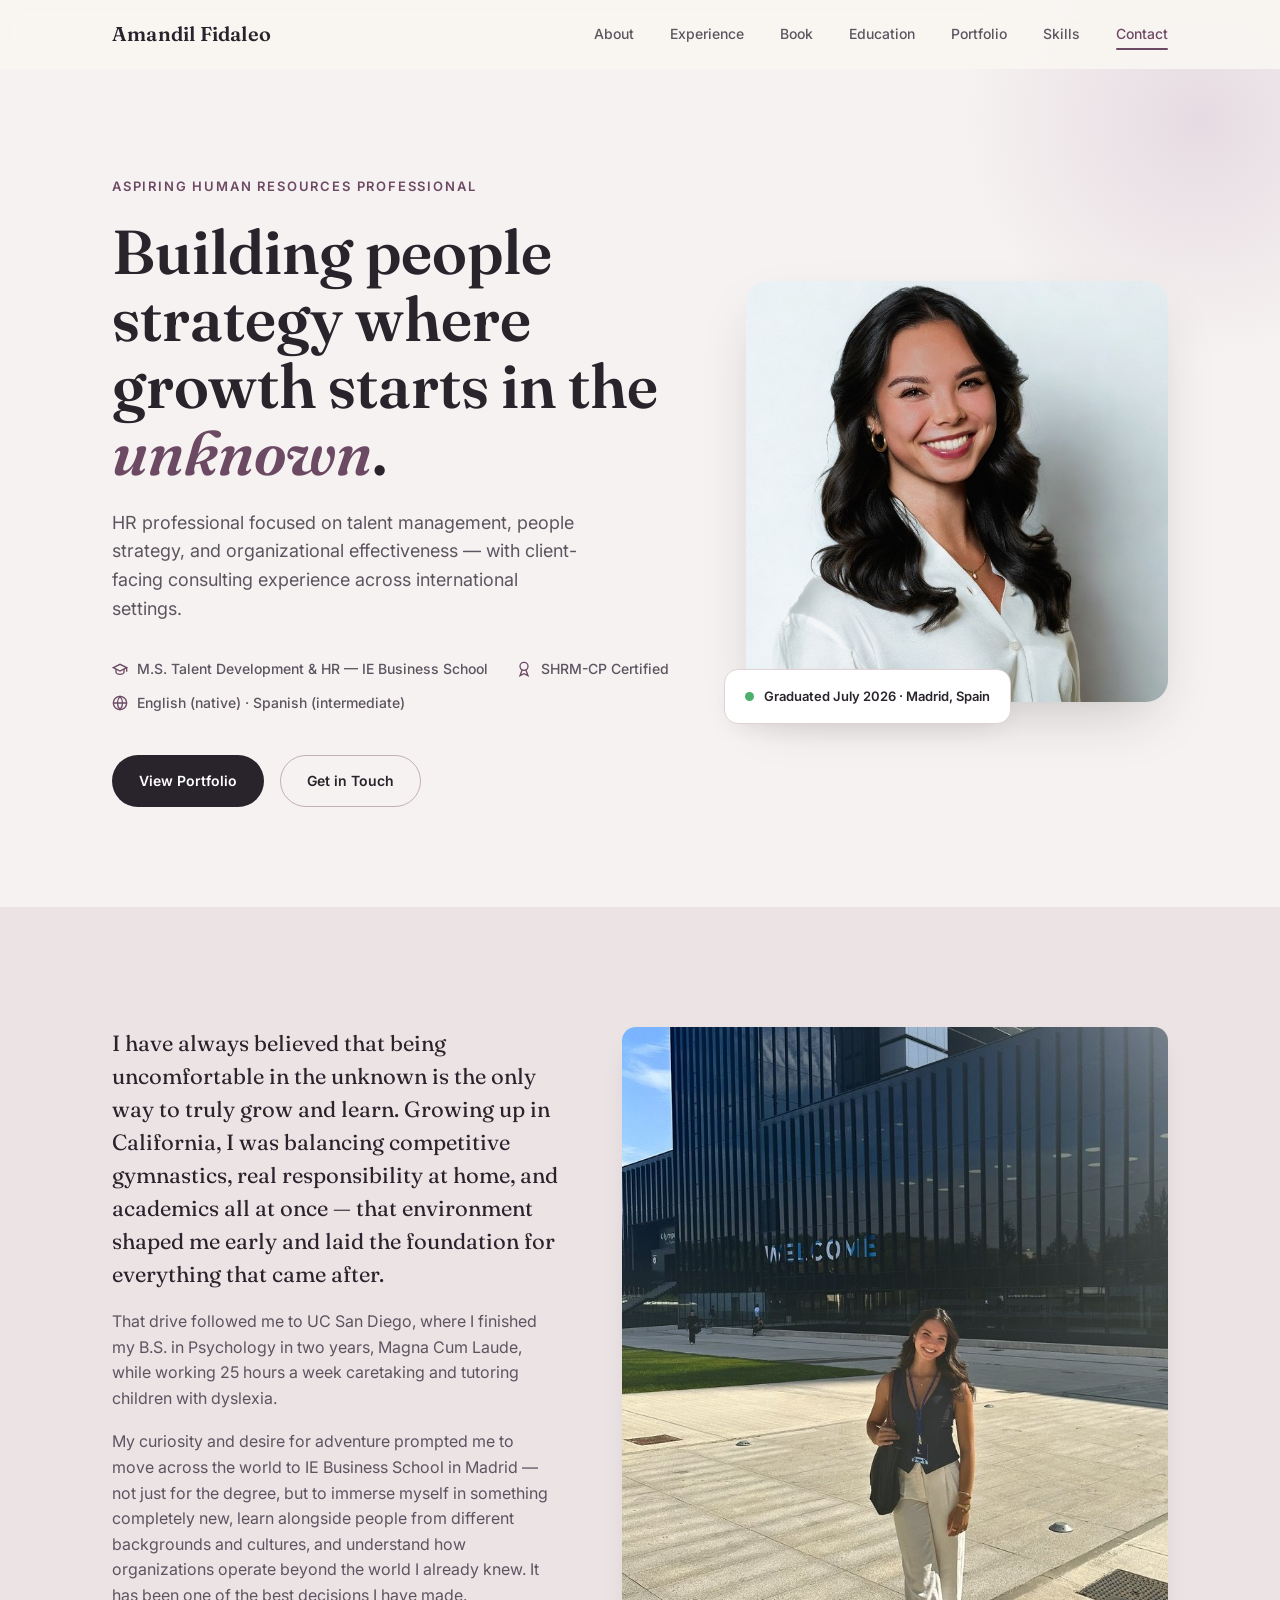
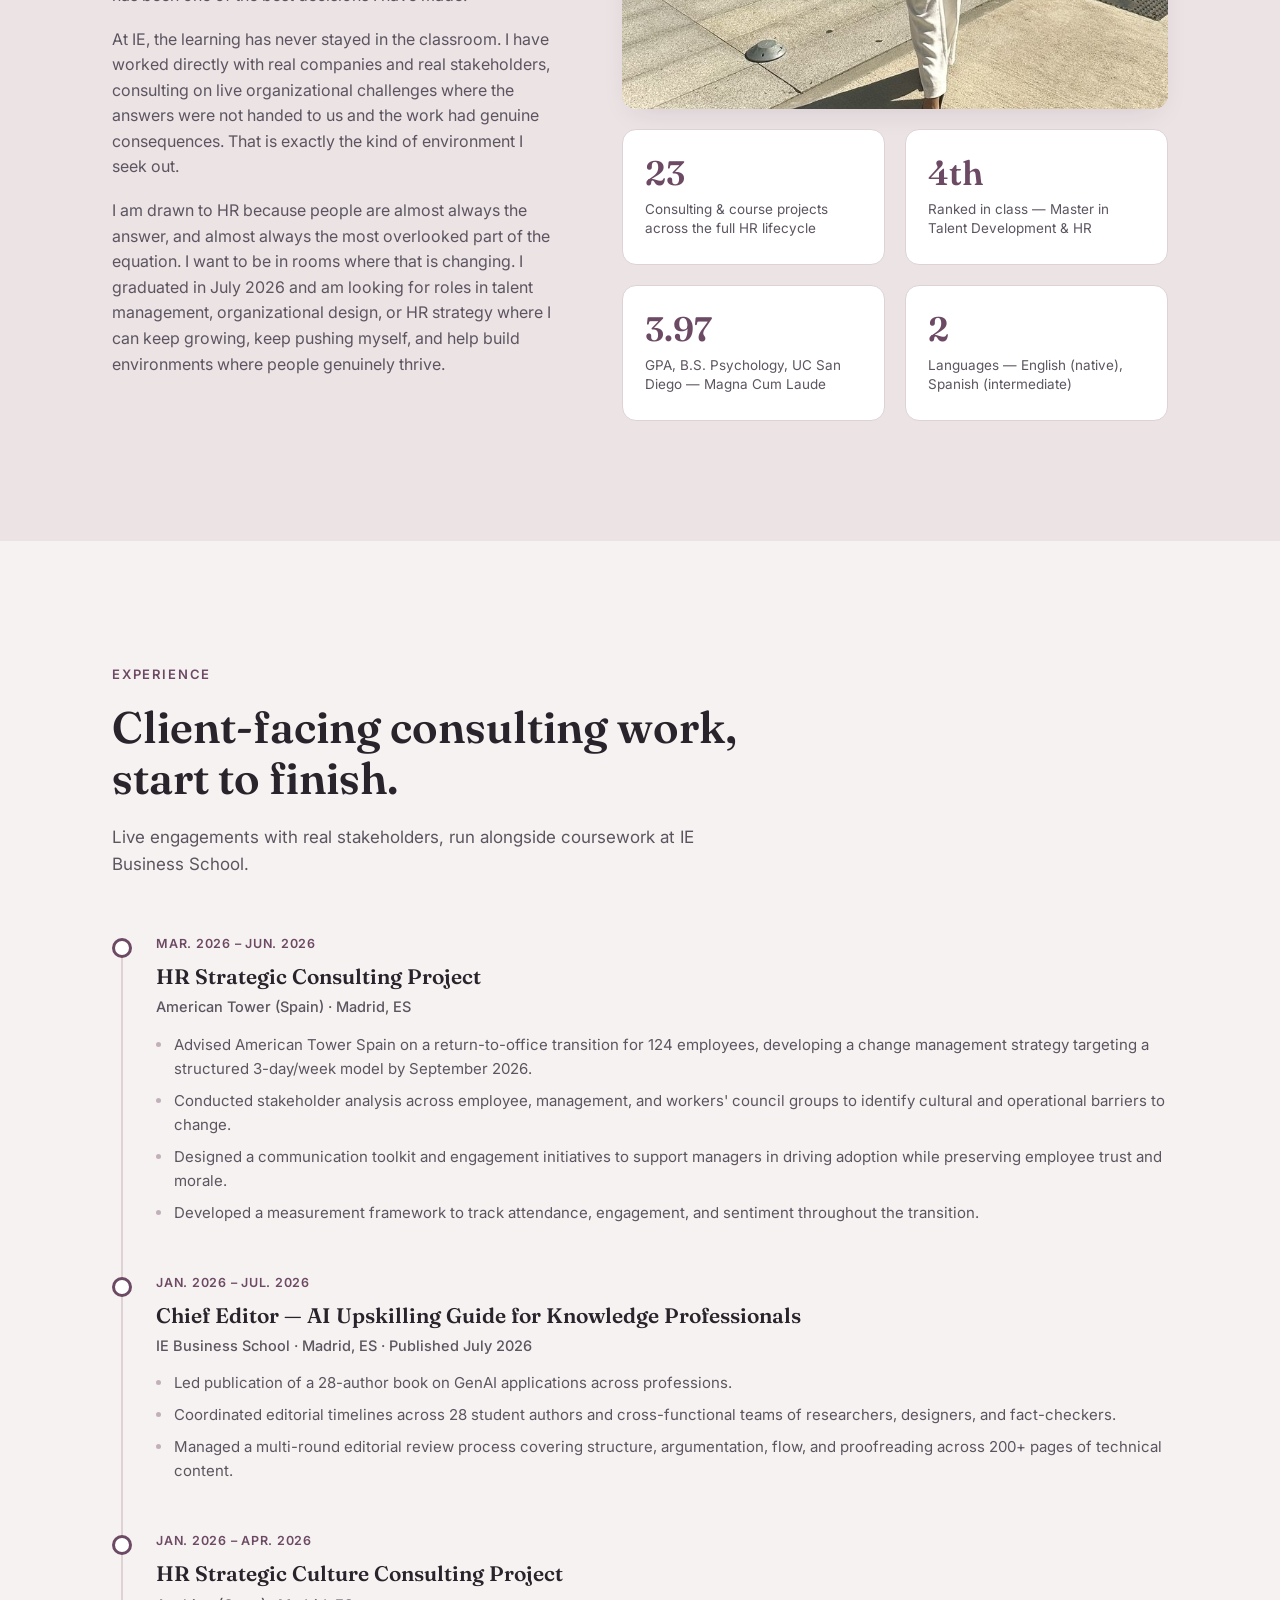
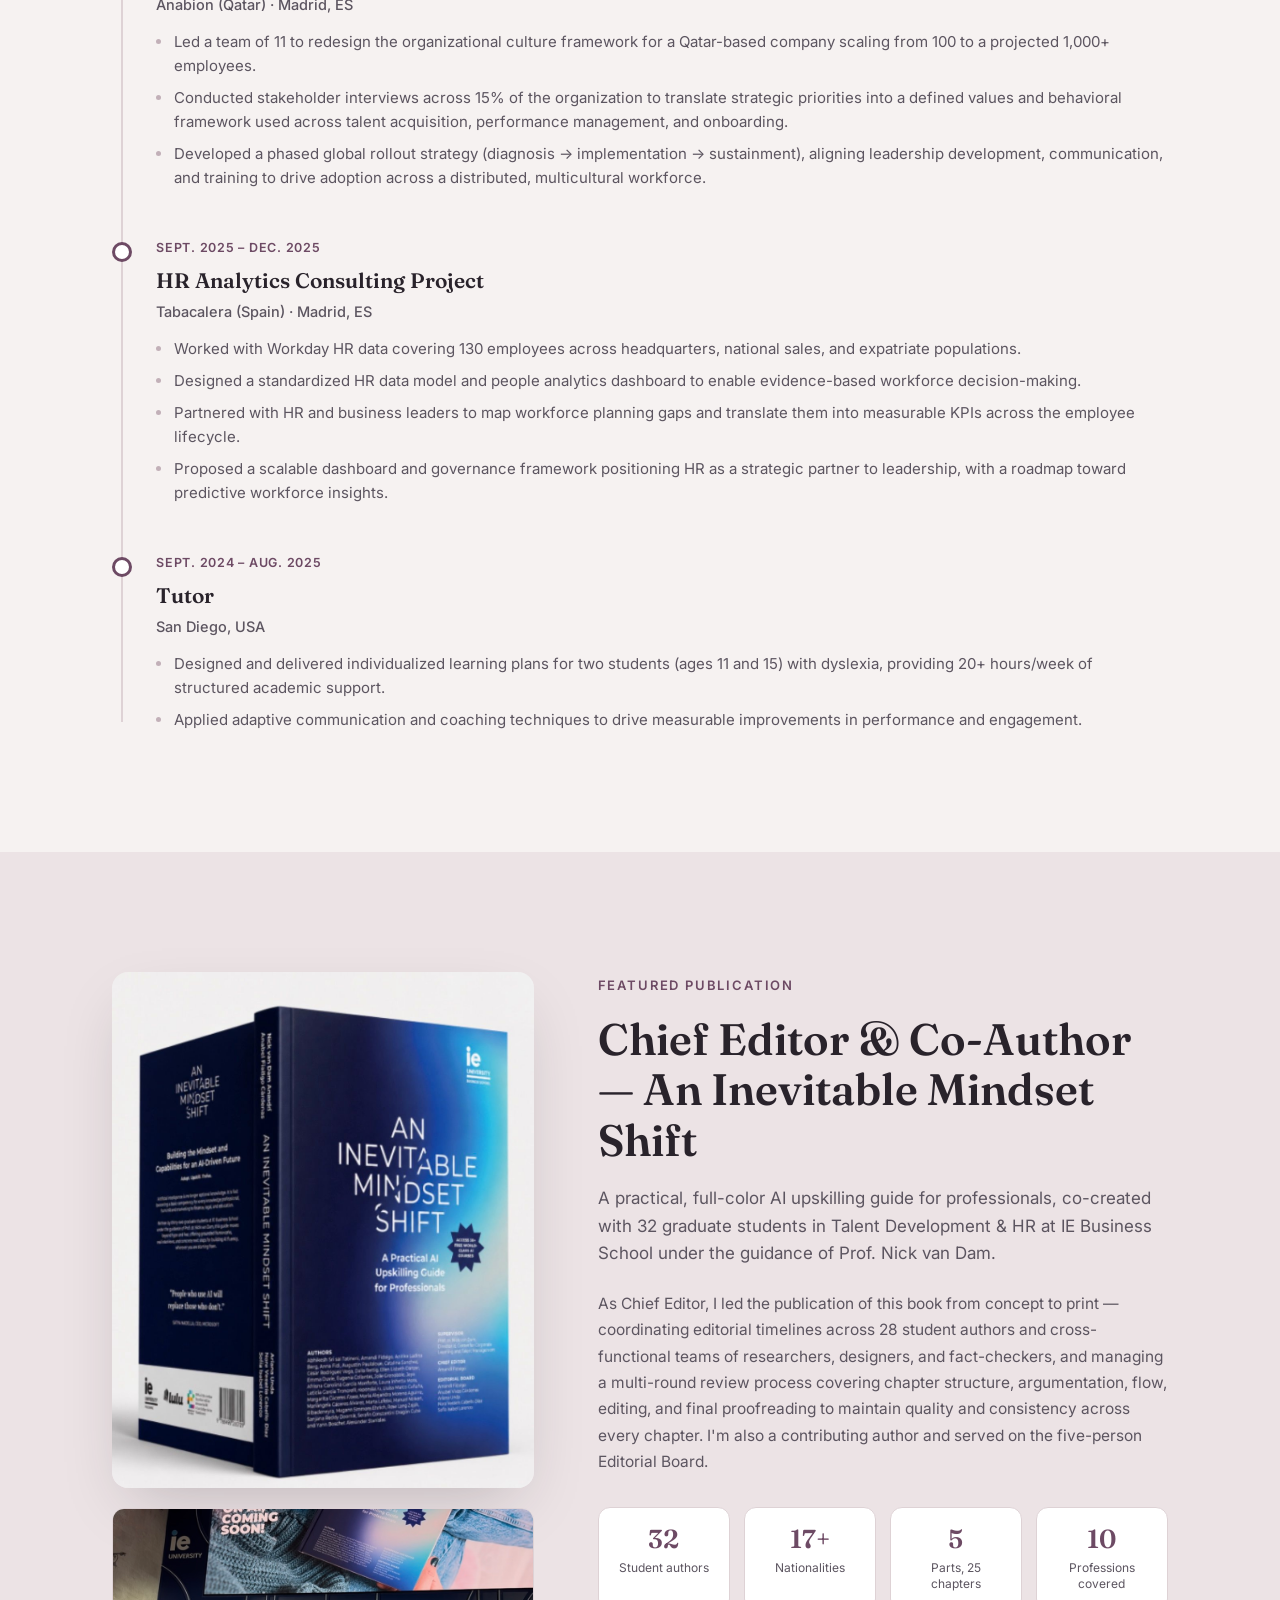
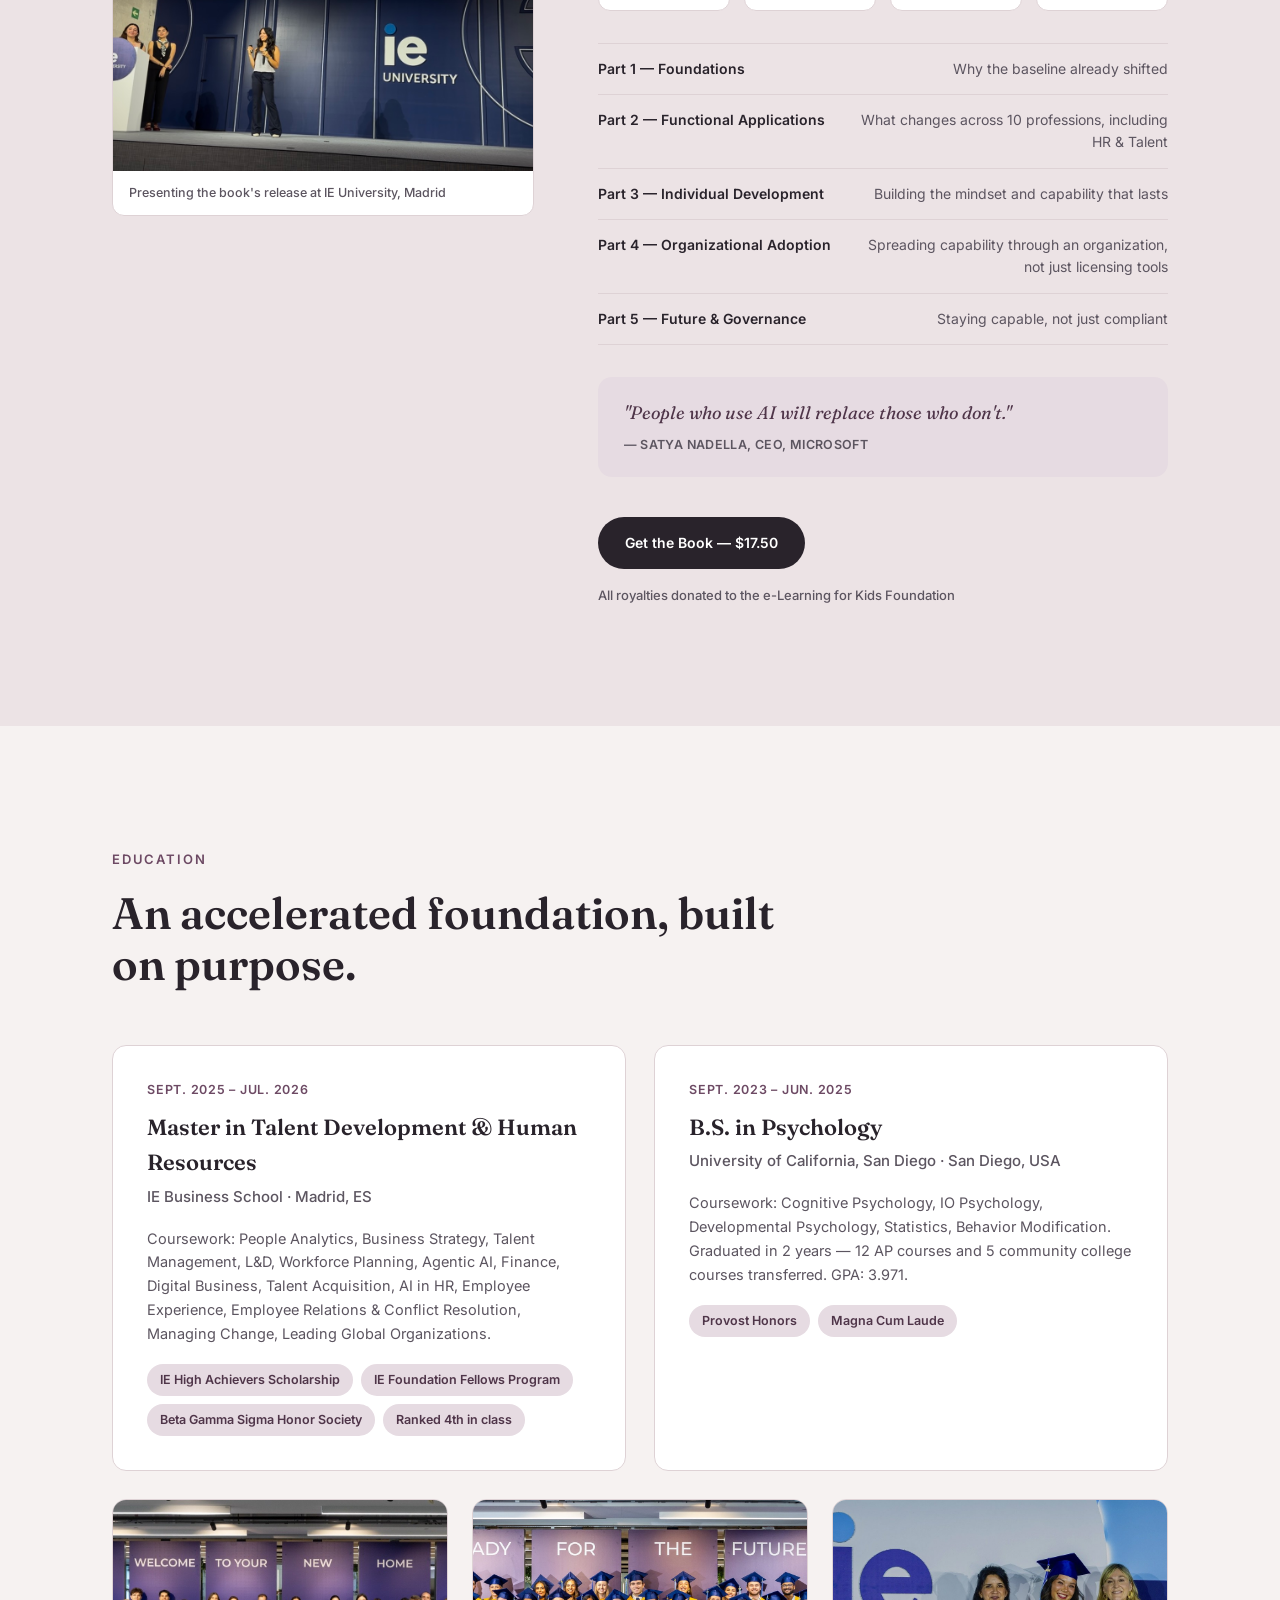
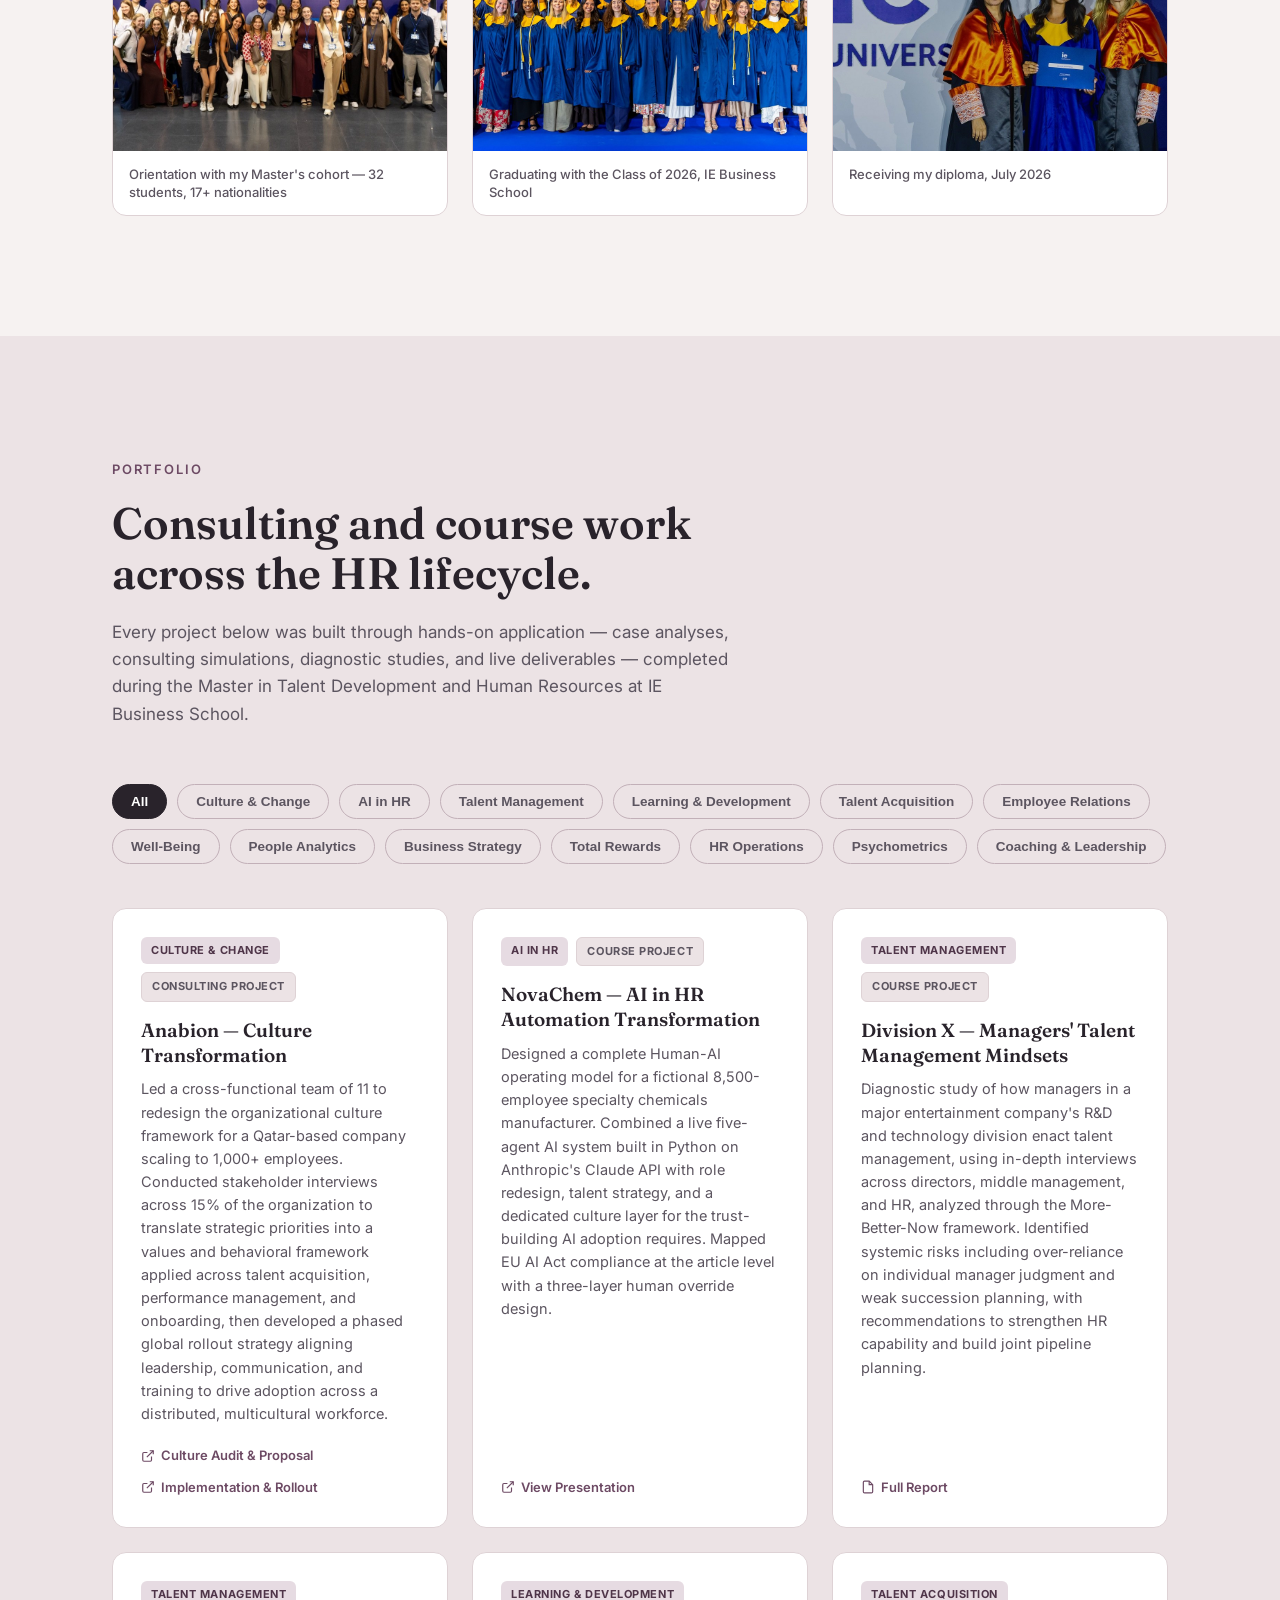
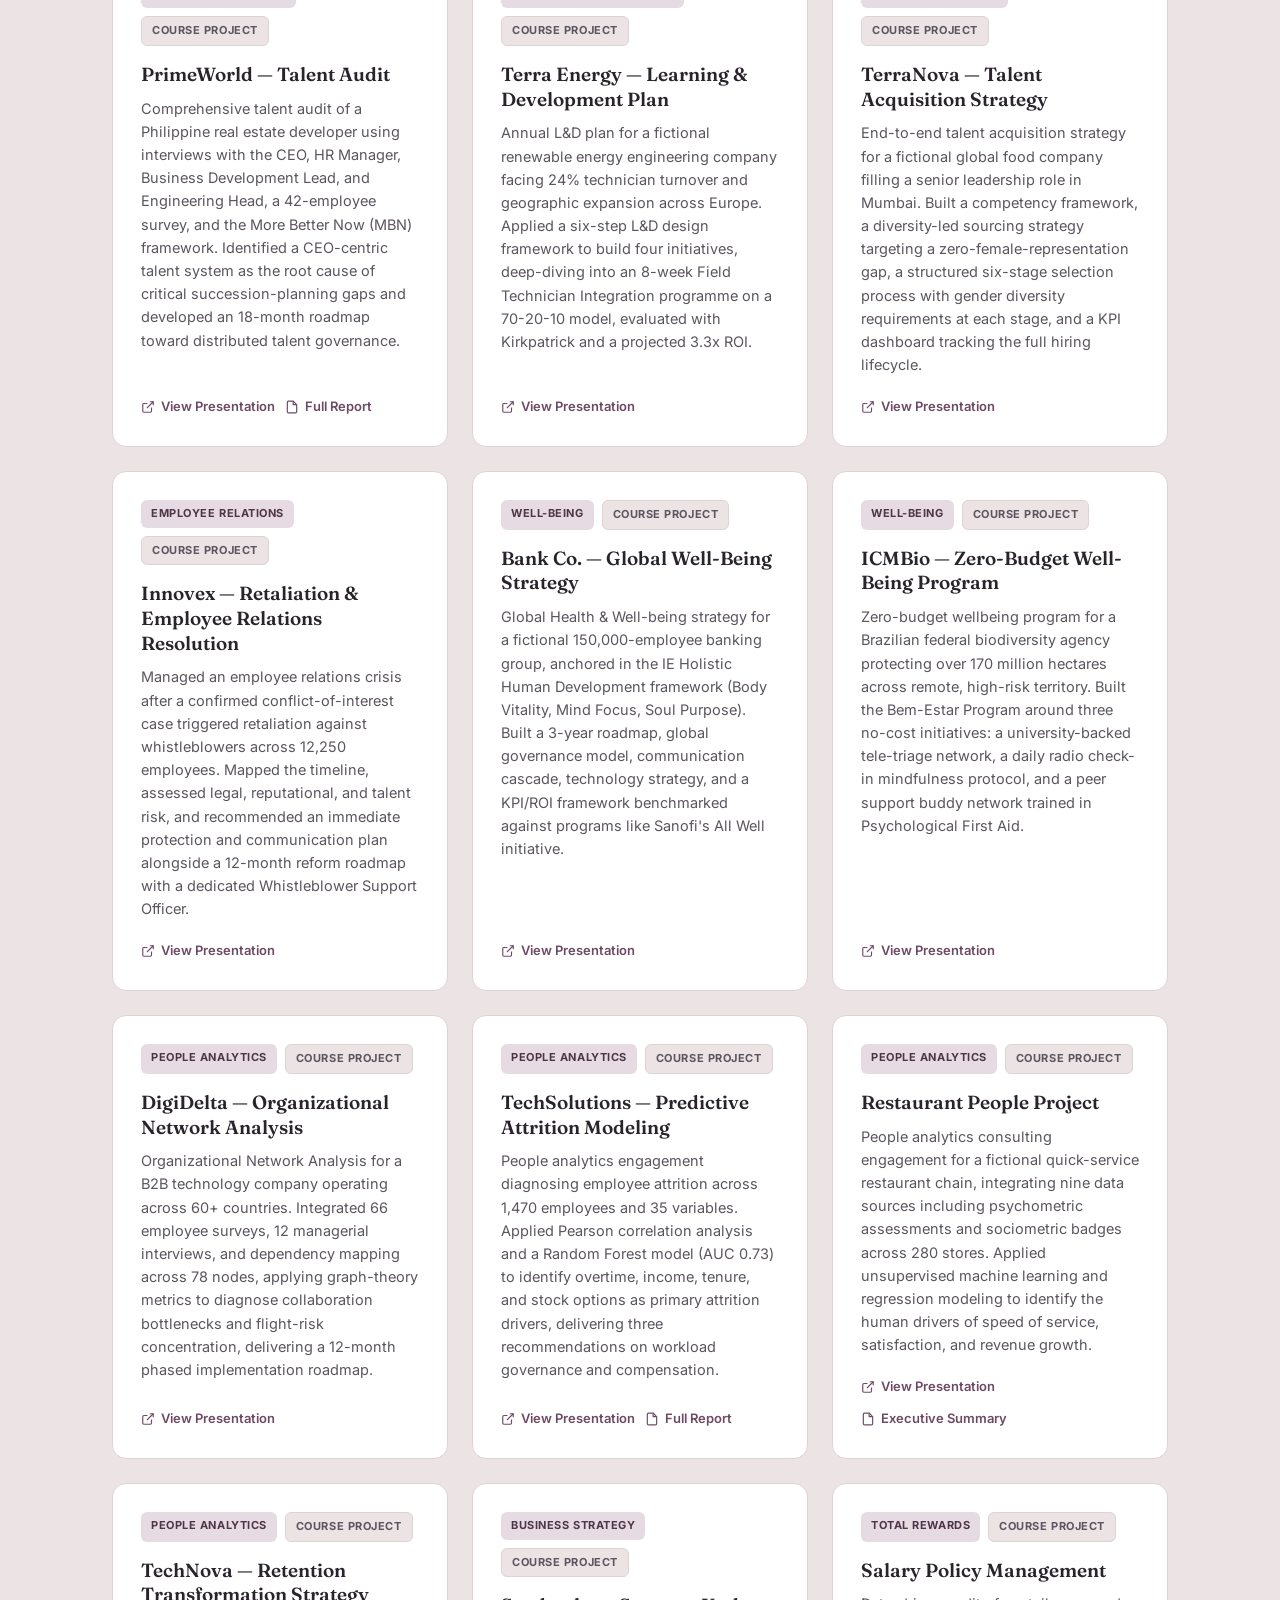
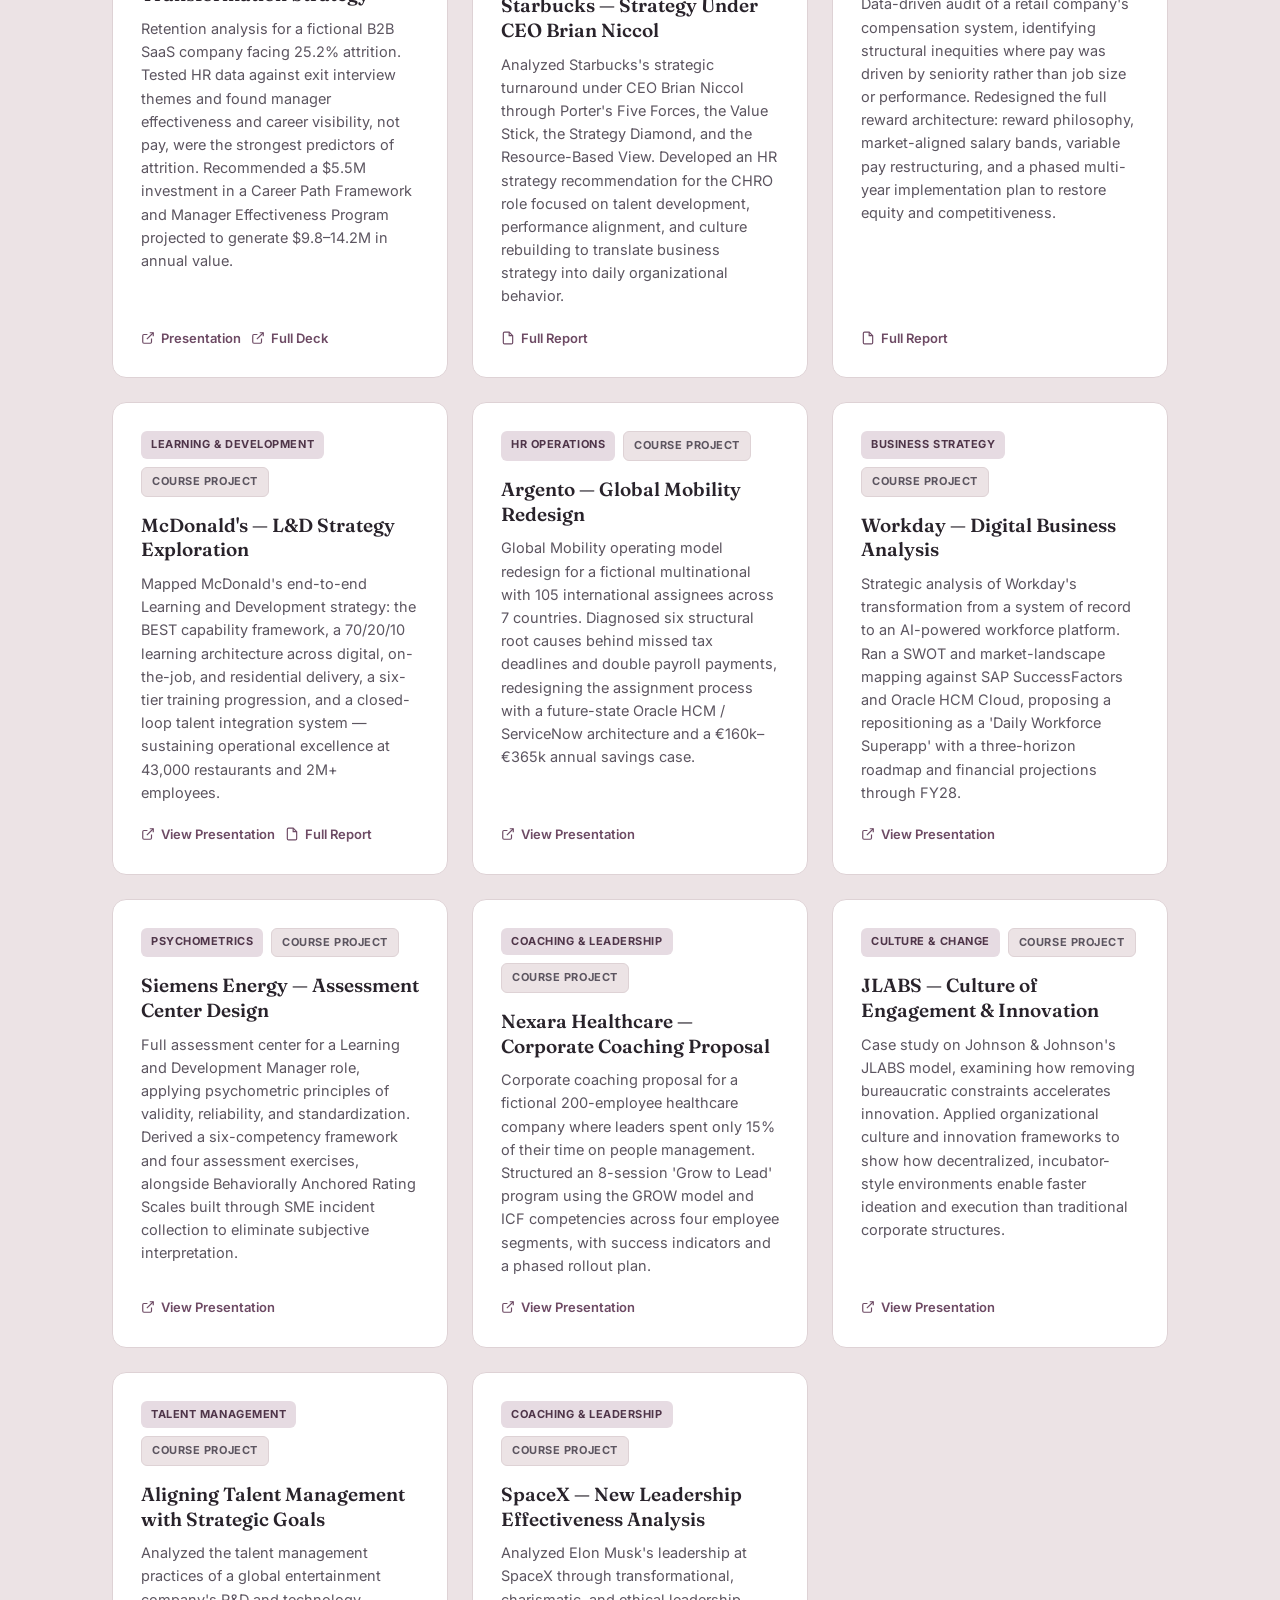
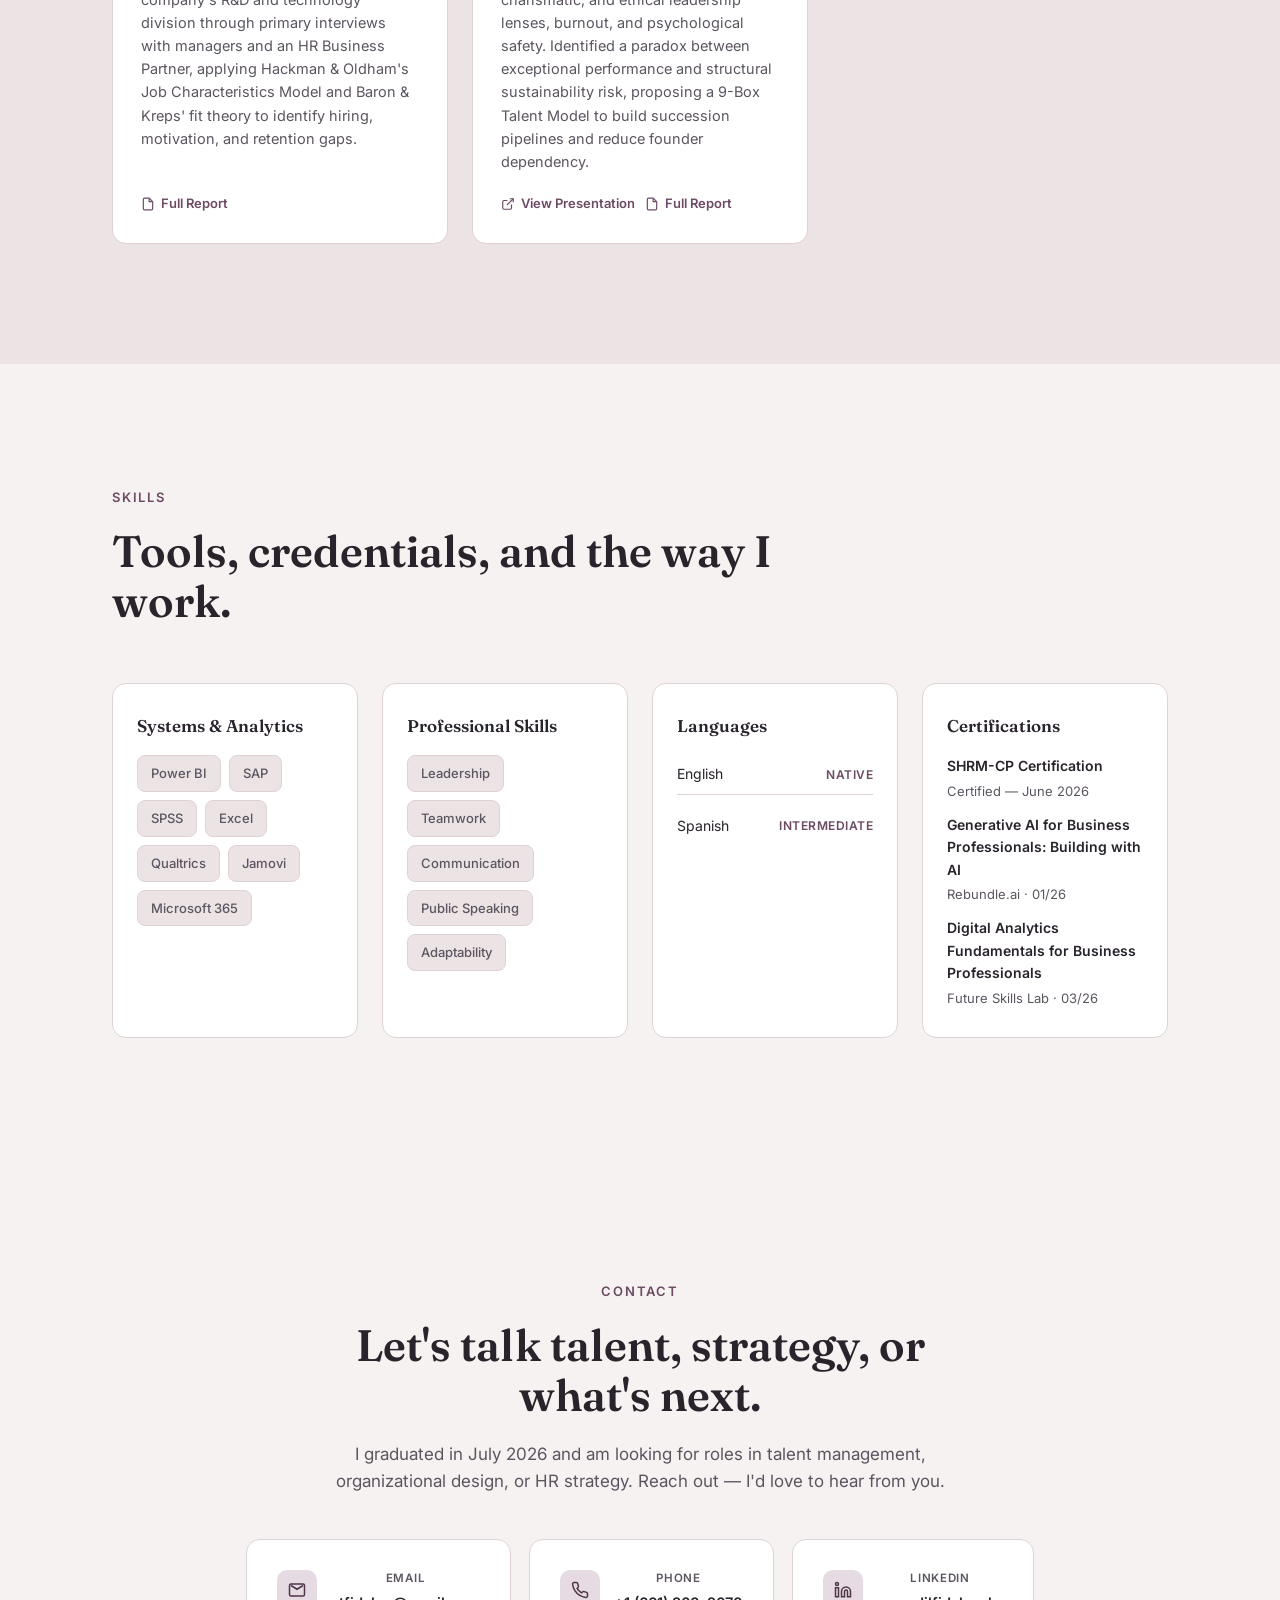
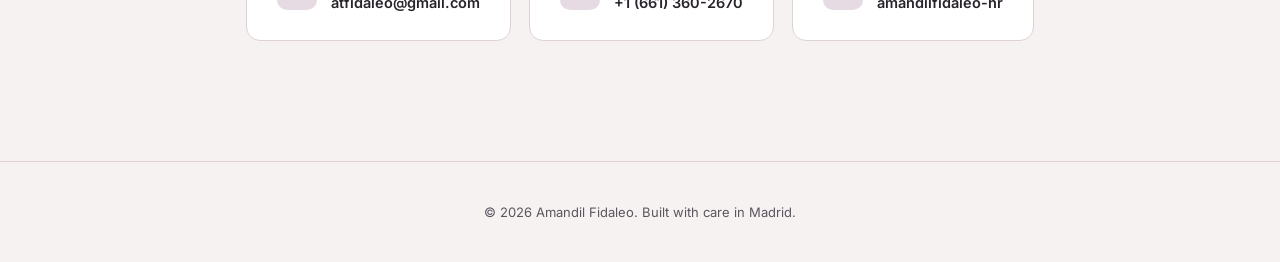
==== index_2.html @ 8f2305fb "Add files via upload" ====
<!DOCTYPE html>
<html lang="en">
<head>
<meta charset="UTF-8" />
<meta name="viewport" content="width=device-width, initial-scale=1.0" />
<title>Amandil Fidaleo — HR & Talent Development Portfolio</title>
<meta name="description" content="Amandil Fidaleo — HR professional focused on talent management, people strategy, and organizational effectiveness. M.S. Talent Development & HR, IE Business School." />
<link rel="preconnect" href="https://fonts.googleapis.com">
<link rel="preconnect" href="https://fonts.gstatic.com" crossorigin>
<link href="https://fonts.googleapis.com/css2?family=Fraunces:opsz,wght@9..144,500;9..144,600;9..144,700&family=Inter:wght@400;500;600;700&display=swap" rel="stylesheet">
<link rel="stylesheet" href="assets/style.css" />
</head>
<body>

<nav class="nav" id="site-nav">
  <div class="nav-inner">
    <a href="#top" class="nav-logo">Amandil Fidaleo</a>
    <ul class="nav-links" id="nav-links">
      <li><a href="#about">About</a></li>
      <li><a href="#experience">Experience</a></li>
      <li><a href="#book">Book</a></li>
      <li><a href="#education">Education</a></li>
      <li><a href="#portfolio">Portfolio</a></li>
      <li><a href="#skills">Skills</a></li>
      <li><a href="#contact">Contact</a></li>
    </ul>
    <button class="nav-toggle" id="nav-toggle" aria-label="Toggle menu">
      <span></span><span></span><span></span>
    </button>
  </div>
</nav>

<header class="hero" id="top">
  <div class="container hero-inner">
    <div class="hero-copy">
      <div class="hero-eyebrow">Aspiring Human Resources Professional</div>
      <h1>Building people strategy where growth starts in the <em>unknown</em>.</h1>
      <p class="hero-sub">HR professional focused on talent management, people strategy, and organizational effectiveness — with client-facing consulting experience across international settings.</p>

      <div class="hero-facts">
        <div class="hero-fact">
          <svg width="16" height="16" viewBox="0 0 24 24" fill="none" stroke="currentColor" stroke-width="2"><path d="M22 10v6M2 10l10-5 10 5-10 5-10-5Z"/><path d="M6 12v5c0 1.5 3 3 6 3s6-1.5 6-3v-5"/></svg>
          M.S. Talent Development & HR — IE Business School
        </div>
        <div class="hero-fact">
          <svg width="16" height="16" viewBox="0 0 24 24" fill="none" stroke="currentColor" stroke-width="2"><circle cx="12" cy="8" r="6"/><path d="M9 14 6 22l6-3 6 3-3-8"/></svg>
          SHRM-CP Certified
        </div>
        <div class="hero-fact">
          <svg width="16" height="16" viewBox="0 0 24 24" fill="none" stroke="currentColor" stroke-width="2"><circle cx="12" cy="12" r="10"/><path d="M2 12h20M12 2a15 15 0 0 1 0 20 15 15 0 0 1 0-20Z"/></svg>
          English (native) · Spanish (intermediate)
        </div>
      </div>

      <div class="hero-cta">
        <a href="#portfolio" class="btn btn-primary">View Portfolio</a>
        <a href="#contact" class="btn btn-outline">Get in Touch</a>
      </div>
    </div>

    <div class="hero-portrait">
      <div class="hero-portrait-frame">
        <img src="assets/img/profile.jpg" alt="Portrait of Amandil Fidaleo" />
      </div>
      <div class="hero-portrait-badge">
        <span class="dot"></span> Graduated July 2026 · Madrid, Spain
      </div>
    </div>
  </div>
</header>

<section class="about" id="about">
  <div class="container about-inner">
    <div class="about-copy reveal">
      <p>I have always believed that being uncomfortable in the unknown is the only way to truly grow and learn. Growing up in California, I was balancing competitive gymnastics, real responsibility at home, and academics all at once — that environment shaped me early and laid the foundation for everything that came after.</p>
      <p>That drive followed me to UC San Diego, where I finished my B.S. in Psychology in two years, Magna Cum Laude, while working 25 hours a week caretaking and tutoring children with dyslexia.</p>
      <p>My curiosity and desire for adventure prompted me to move across the world to IE Business School in Madrid — not just for the degree, but to immerse myself in something completely new, learn alongside people from different backgrounds and cultures, and understand how organizations operate beyond the world I already knew. It has been one of the best decisions I have made.</p>
      <p>At IE, the learning has never stayed in the classroom. I have worked directly with real companies and real stakeholders, consulting on live organizational challenges where the answers were not handed to us and the work had genuine consequences. That is exactly the kind of environment I seek out.</p>
      <p>I am drawn to HR because people are almost always the answer, and almost always the most overlooked part of the equation. I want to be in rooms where that is changing. I graduated in July 2026 and am looking for roles in talent management, organizational design, or HR strategy where I can keep growing, keep pushing myself, and help build environments where people genuinely thrive.</p>
    </div>
    <div class="about-stats reveal">
      <div class="about-photo">
        <img src="assets/img/about-candid.jpg" alt="Amandil Fidaleo on IE Business School's Madrid campus" />
      </div>
      <div class="stat-card">
        <div class="num">23</div>
        <div class="label">Consulting & course projects across the full HR lifecycle</div>
      </div>
      <div class="stat-card">
        <div class="num">4th</div>
        <div class="label">Ranked in class — Master in Talent Development & HR</div>
      </div>
      <div class="stat-card">
        <div class="num">3.97</div>
        <div class="label">GPA, B.S. Psychology, UC San Diego — Magna Cum Laude</div>
      </div>
      <div class="stat-card">
        <div class="num">2</div>
        <div class="label">Languages — English (native), Spanish (intermediate)</div>
      </div>
    </div>
  </div>
</section>

<section class="experience" id="experience">
  <div class="container">
    <div class="section-head reveal">
      <span class="section-label">Experience</span>
      <h2 class="section-heading">Client-facing consulting work, start to finish.</h2>
      <p class="section-intro">Live engagements with real stakeholders, run alongside coursework at IE Business School.</p>
    </div>

    <div class="timeline">
      <div class="timeline-item reveal">
        <div class="timeline-dot"></div>
        <div class="timeline-date">Mar. 2026 – Jun. 2026</div>
        <div class="timeline-role">HR Strategic Consulting Project</div>
        <div class="timeline-org">American Tower (Spain) · Madrid, ES</div>
        <ul class="timeline-list">
          <li>Advised American Tower Spain on a return-to-office transition for 124 employees, developing a change management strategy targeting a structured 3-day/week model by September 2026.</li>
          <li>Conducted stakeholder analysis across employee, management, and workers' council groups to identify cultural and operational barriers to change.</li>
          <li>Designed a communication toolkit and engagement initiatives to support managers in driving adoption while preserving employee trust and morale.</li>
          <li>Developed a measurement framework to track attendance, engagement, and sentiment throughout the transition.</li>
        </ul>
      </div>

      <div class="timeline-item reveal">
        <div class="timeline-dot"></div>
        <div class="timeline-date">Jan. 2026 – Jul. 2026</div>
        <div class="timeline-role">Chief Editor — AI Upskilling Guide for Knowledge Professionals</div>
        <div class="timeline-org">IE Business School · Madrid, ES · Published July 2026</div>
        <ul class="timeline-list">
          <li>Led publication of a 28-author book on GenAI applications across professions.</li>
          <li>Coordinated editorial timelines across 28 student authors and cross-functional teams of researchers, designers, and fact-checkers.</li>
          <li>Managed a multi-round editorial review process covering structure, argumentation, flow, and proofreading across 200+ pages of technical content.</li>
        </ul>
      </div>

      <div class="timeline-item reveal">
        <div class="timeline-dot"></div>
        <div class="timeline-date">Jan. 2026 – Apr. 2026</div>
        <div class="timeline-role">HR Strategic Culture Consulting Project</div>
        <div class="timeline-org">Anabion (Qatar) · Madrid, ES</div>
        <ul class="timeline-list">
          <li>Led a team of 11 to redesign the organizational culture framework for a Qatar-based company scaling from 100 to a projected 1,000+ employees.</li>
          <li>Conducted stakeholder interviews across 15% of the organization to translate strategic priorities into a defined values and behavioral framework used across talent acquisition, performance management, and onboarding.</li>
          <li>Developed a phased global rollout strategy (diagnosis → implementation → sustainment), aligning leadership development, communication, and training to drive adoption across a distributed, multicultural workforce.</li>
        </ul>
      </div>

      <div class="timeline-item reveal">
        <div class="timeline-dot"></div>
        <div class="timeline-date">Sept. 2025 – Dec. 2025</div>
        <div class="timeline-role">HR Analytics Consulting Project</div>
        <div class="timeline-org">Tabacalera (Spain) · Madrid, ES</div>
        <ul class="timeline-list">
          <li>Worked with Workday HR data covering 130 employees across headquarters, national sales, and expatriate populations.</li>
          <li>Designed a standardized HR data model and people analytics dashboard to enable evidence-based workforce decision-making.</li>
          <li>Partnered with HR and business leaders to map workforce planning gaps and translate them into measurable KPIs across the employee lifecycle.</li>
          <li>Proposed a scalable dashboard and governance framework positioning HR as a strategic partner to leadership, with a roadmap toward predictive workforce insights.</li>
        </ul>
      </div>

      <div class="timeline-item reveal">
        <div class="timeline-dot"></div>
        <div class="timeline-date">Sept. 2024 – Aug. 2025</div>
        <div class="timeline-role">Tutor</div>
        <div class="timeline-org">San Diego, USA</div>
        <ul class="timeline-list">
          <li>Designed and delivered individualized learning plans for two students (ages 11 and 15) with dyslexia, providing 20+ hours/week of structured academic support.</li>
          <li>Applied adaptive communication and coaching techniques to drive measurable improvements in performance and engagement.</li>
        </ul>
      </div>
    </div>
  </div>
</section>

<section class="book" id="book">
  <div class="container book-inner">
    <div class="book-media reveal">
      <div class="book-cover-frame">
        <img src="assets/img/book-cover.jpg" alt="Cover of An Inevitable Mindset Shift — A Practical AI Upskilling Guide for Professionals" />
      </div>
      <figure class="book-caption-photo">
        <img src="assets/img/book-launch.jpg" alt="Amandil Fidaleo presenting the book on stage at IE University" />
        <figcaption>Presenting the book's release at IE University, Madrid</figcaption>
      </figure>
    </div>

    <div class="book-copy reveal">
      <span class="section-label">Featured Publication</span>
      <h2 class="section-heading">Chief Editor &amp; Co-Author — An Inevitable Mindset Shift</h2>
      <p class="section-intro">A practical, full-color AI upskilling guide for professionals, co-created with 32 graduate students in Talent Development &amp; HR at IE Business School under the guidance of Prof. Nick van Dam.</p>

      <p class="book-role">As Chief Editor, I led the publication of this book from concept to print — coordinating editorial timelines across 28 student authors and cross-functional teams of researchers, designers, and fact-checkers, and managing a multi-round review process covering chapter structure, argumentation, flow, editing, and final proofreading to maintain quality and consistency across every chapter. I'm also a contributing author and served on the five-person Editorial Board.</p>

      <div class="book-stats">
        <div class="book-stat"><div class="num">32</div><div class="label">Student authors</div></div>
        <div class="book-stat"><div class="num">17+</div><div class="label">Nationalities</div></div>
        <div class="book-stat"><div class="num">5</div><div class="label">Parts, 25 chapters</div></div>
        <div class="book-stat"><div class="num">10</div><div class="label">Professions covered</div></div>
      </div>

      <div class="book-structure">
        <div class="book-structure-row"><strong>Part 1 — Foundations</strong><span>Why the baseline already shifted</span></div>
        <div class="book-structure-row"><strong>Part 2 — Functional Applications</strong><span>What changes across 10 professions, including HR &amp; Talent</span></div>
        <div class="book-structure-row"><strong>Part 3 — Individual Development</strong><span>Building the mindset and capability that lasts</span></div>
        <div class="book-structure-row"><strong>Part 4 — Organizational Adoption</strong><span>Spreading capability through an organization, not just licensing tools</span></div>
        <div class="book-structure-row"><strong>Part 5 — Future &amp; Governance</strong><span>Staying capable, not just compliant</span></div>
      </div>

      <blockquote class="book-quote">
        "People who use AI will replace those who don't."
        <cite>— Satya Nadella, CEO, Microsoft</cite>
      </blockquote>

      <div class="hero-cta">
        <a href="https://lnkd.in/e84Y5cSe" target="_blank" rel="noopener" class="btn btn-primary">Get the Book — $17.50</a>
        <span class="book-donation">All royalties donated to the e-Learning for Kids Foundation</span>
      </div>
    </div>
  </div>
</section>

<section class="education-section" id="education">
  <div class="container">
    <div class="section-head reveal">
      <span class="section-label">Education</span>
      <h2 class="section-heading">An accelerated foundation, built on purpose.</h2>
    </div>

    <div class="education-grid">
      <div class="edu-card reveal">
        <div class="edu-date">Sept. 2025 – Jul. 2026</div>
        <div class="edu-degree">Master in Talent Development & Human Resources</div>
        <div class="edu-school">IE Business School · Madrid, ES</div>
        <div class="edu-details">Coursework: People Analytics, Business Strategy, Talent Management, L&D, Workforce Planning, Agentic AI, Finance, Digital Business, Talent Acquisition, AI in HR, Employee Experience, Employee Relations & Conflict Resolution, Managing Change, Leading Global Organizations.</div>
        <div class="edu-honors">
          <span class="pill">IE High Achievers Scholarship</span>
          <span class="pill">IE Foundation Fellows Program</span>
          <span class="pill">Beta Gamma Sigma Honor Society</span>
          <span class="pill">Ranked 4th in class</span>
        </div>
      </div>

      <div class="edu-card reveal">
        <div class="edu-date">Sept. 2023 – Jun. 2025</div>
        <div class="edu-degree">B.S. in Psychology</div>
        <div class="edu-school">University of California, San Diego · San Diego, USA</div>
        <div class="edu-details">Coursework: Cognitive Psychology, IO Psychology, Developmental Psychology, Statistics, Behavior Modification. Graduated in 2 years — 12 AP courses and 5 community college courses transferred. GPA: 3.971.</div>
        <div class="edu-honors">
          <span class="pill">Provost Honors</span>
          <span class="pill">Magna Cum Laude</span>
        </div>
      </div>
    </div>

    <div class="edu-gallery">
      <figure class="edu-gallery-item reveal">
        <img src="assets/img/edu-welcome.jpg" alt="Amandil Fidaleo with her Master's cohort at IE Business School orientation" />
        <figcaption>Orientation with my Master's cohort — 32 students, 17+ nationalities</figcaption>
      </figure>
      <figure class="edu-gallery-item reveal">
        <img src="assets/img/edu-graduation-group.jpg" alt="Amandil Fidaleo's graduating class at IE Business School, July 2026" />
        <figcaption>Graduating with the Class of 2026, IE Business School</figcaption>
      </figure>
      <figure class="edu-gallery-item reveal">
        <img src="assets/img/edu-diploma.jpg" alt="Amandil Fidaleo receiving her diploma at IE Business School" />
        <figcaption>Receiving my diploma, July 2026</figcaption>
      </figure>
    </div>
  </div>
</section>

<section class="portfolio" id="portfolio">
  <div class="container">
    <div class="section-head reveal">
      <span class="section-label">Portfolio</span>
      <h2 class="section-heading">Consulting and course work across the HR lifecycle.</h2>
      <p class="section-intro">Every project below was built through hands-on application — case analyses, consulting simulations, diagnostic studies, and live deliverables — completed during the Master in Talent Development and Human Resources at IE Business School.</p>
    </div>

    <div class="filter-bar" id="filter-bar"></div>
    <div class="project-grid" id="project-grid"></div>
    <div class="empty-state" id="empty-state">No projects in this category yet.</div>
  </div>
</section>

<section class="skills" id="skills">
  <div class="container">
    <div class="section-head reveal">
      <span class="section-label">Skills</span>
      <h2 class="section-heading">Tools, credentials, and the way I work.</h2>
    </div>

    <div class="skills-grid">
      <div class="skill-card reveal">
        <h3>Systems & Analytics</h3>
        <div class="skill-tags">
          <span class="skill-tag">Power BI</span>
          <span class="skill-tag">SAP</span>
          <span class="skill-tag">SPSS</span>
          <span class="skill-tag">Excel</span>
          <span class="skill-tag">Qualtrics</span>
          <span class="skill-tag">Jamovi</span>
          <span class="skill-tag">Microsoft 365</span>
        </div>
      </div>

      <div class="skill-card reveal">
        <h3>Professional Skills</h3>
        <div class="skill-tags">
          <span class="skill-tag">Leadership</span>
          <span class="skill-tag">Teamwork</span>
          <span class="skill-tag">Communication</span>
          <span class="skill-tag">Public Speaking</span>
          <span class="skill-tag">Adaptability</span>
        </div>
      </div>

      <div class="skill-card reveal">
        <h3>Languages</h3>
        <div class="skill-list">
          <div class="lang-row"><span>English</span><span class="lang-level">Native</span></div>
          <div class="lang-row"><span>Spanish</span><span class="lang-level">Intermediate</span></div>
        </div>
      </div>

      <div class="skill-card reveal">
        <h3>Certifications</h3>
        <div class="skill-list">
          <div class="cert">
            <strong>SHRM-CP Certification</strong>
            <span>Certified — June 2026</span>
          </div>
          <div class="cert">
            <strong>Generative AI for Business Professionals: Building with AI</strong>
            <span>Rebundle.ai · 01/26</span>
          </div>
          <div class="cert">
            <strong>Digital Analytics Fundamentals for Business Professionals</strong>
            <span>Future Skills Lab · 03/26</span>
          </div>
        </div>
      </div>
    </div>
  </div>
</section>

<section class="contact" id="contact">
  <div class="container">
    <div class="reveal">
      <span class="section-label">Contact</span>
      <h2 class="section-heading">Let's talk talent, strategy, or what's next.</h2>
      <p class="section-intro">I graduated in July 2026 and am looking for roles in talent management, organizational design, or HR strategy. Reach out — I'd love to hear from you.</p>
    </div>

    <div class="contact-methods reveal">
      <a class="contact-card" href="mailto:atfidaleo@gmail.com">
        <span class="icon"><svg width="18" height="18" viewBox="0 0 24 24" fill="none" stroke="currentColor" stroke-width="2"><path d="M22 6c0-1.1-.9-2-2-2H4a2 2 0 0 0-2 2v12c0 1.1.9 2 2 2h16a2 2 0 0 0 2-2V6Zm-2 0-8 5-8-5"/></svg></span>
        <span><span class="label">Email</span><br><span class="value">atfidaleo@gmail.com</span></span>
      </a>
      <a class="contact-card" href="tel:+16613602670">
        <span class="icon"><svg width="18" height="18" viewBox="0 0 24 24" fill="none" stroke="currentColor" stroke-width="2"><path d="M22 16.92v3a2 2 0 0 1-2.18 2 19.79 19.79 0 0 1-8.63-3.07 19.5 19.5 0 0 1-6-6 19.79 19.79 0 0 1-3.07-8.67A2 2 0 0 1 4.11 2h3a2 2 0 0 1 2 1.72c.127.96.362 1.903.7 2.81a2 2 0 0 1-.45 2.11L8.09 9.91a16 16 0 0 0 6 6l1.27-1.27a2 2 0 0 1 2.11-.45c.907.338 1.85.573 2.81.7A2 2 0 0 1 22 16.92Z"/></svg></span>
        <span><span class="label">Phone</span><br><span class="value">+1 (661) 360-2670</span></span>
      </a>
      <a class="contact-card" href="https://www.linkedin.com/in/amandilfidaleo-hr" target="_blank" rel="noopener">
        <span class="icon"><svg width="18" height="18" viewBox="0 0 24 24" fill="none" stroke="currentColor" stroke-width="2"><path d="M16 8a6 6 0 0 1 6 6v7h-4v-7a2 2 0 0 0-2-2 2 2 0 0 0-2 2v7h-4v-7a6 6 0 0 1 6-6Z"/><rect x="2" y="9" width="4" height="12"/><circle cx="4" cy="4" r="2"/></svg></span>
        <span><span class="label">LinkedIn</span><br><span class="value">amandilfidaleo-hr</span></span>
      </a>
    </div>
  </div>
</section>

<footer>
  <div class="container">
    &copy; <span id="year"></span> Amandil Fidaleo. Built with care in Madrid.
  </div>
</footer>

<script src="assets/script.js"></script>
</body>
</html>
---- assets/style.css ----
/* ============================================
   Amandil Fidaleo — Portfolio
   ============================================ */

:root {
  --ink: #29232b;
  --ink-soft: #5c5560;
  --bg: #f6f2f1;
  --bg-alt: #ece3e5;
  --card: #ffffff;
  --accent: #6d4a64;
  --accent-dark: #4f3549;
  --accent-soft: #e6dbe2;
  --line: #ded2d5;
  --line-strong: #c2b0b8;
  --serif: "Fraunces", Georgia, serif;
  --sans: "Inter", -apple-system, BlinkMacSystemFont, "Segoe UI", sans-serif;
  --radius: 14px;
  --shadow: 0 10px 30px -12px rgba(41, 35, 43, 0.15);
  --shadow-lg: 0 24px 60px -20px rgba(41, 35, 43, 0.25);
}

* { box-sizing: border-box; margin: 0; padding: 0; }

html { scroll-behavior: smooth; }

body {
  font-family: var(--sans);
  color: var(--ink);
  background: var(--bg);
  line-height: 1.6;
  -webkit-font-smoothing: antialiased;
}

img { max-width: 100%; display: block; }

a { color: inherit; text-decoration: none; }

.container {
  max-width: 1120px;
  margin: 0 auto;
  padding: 0 32px;
}

section { padding: 120px 0; }

.section-label {
  font-family: var(--sans);
  font-size: 13px;
  font-weight: 600;
  letter-spacing: 0.14em;
  text-transform: uppercase;
  color: var(--accent);
  display: inline-block;
  margin-bottom: 18px;
}

.section-heading {
  font-family: var(--serif);
  font-size: clamp(30px, 4vw, 44px);
  font-weight: 600;
  line-height: 1.15;
  color: var(--ink);
  max-width: 700px;
}

.section-intro {
  margin-top: 20px;
  max-width: 620px;
  color: var(--ink-soft);
  font-size: 17px;
}

.section-head {
  margin-bottom: 56px;
}

/* ---------- Nav ---------- */
.nav {
  position: fixed;
  top: 0;
  left: 0;
  right: 0;
  z-index: 100;
  background: rgba(250, 247, 242, 0.85);
  backdrop-filter: blur(10px);
  border-bottom: 1px solid transparent;
  transition: border-color 0.3s ease, box-shadow 0.3s ease;
}

.nav.scrolled {
  border-bottom-color: var(--line);
  box-shadow: 0 2px 20px -10px rgba(30,37,48,0.15);
}

.nav-inner {
  max-width: 1120px;
  margin: 0 auto;
  padding: 18px 32px;
  display: flex;
  align-items: center;
  justify-content: space-between;
}

.nav-logo {
  font-family: var(--serif);
  font-size: 20px;
  font-weight: 600;
  letter-spacing: 0.01em;
}

.nav-links {
  display: flex;
  gap: 36px;
  list-style: none;
}

.nav-links a {
  font-size: 14px;
  font-weight: 500;
  color: var(--ink-soft);
  position: relative;
  padding: 4px 0;
  transition: color 0.2s ease;
}

.nav-links a:hover,
.nav-links a.active {
  color: var(--accent);
}

.nav-links a.active::after {
  content: "";
  position: absolute;
  left: 0;
  bottom: -4px;
  width: 100%;
  height: 2px;
  background: var(--accent);
  border-radius: 2px;
}

.nav-toggle {
  display: none;
  flex-direction: column;
  gap: 5px;
  background: none;
  border: none;
  cursor: pointer;
  padding: 6px;
}

.nav-toggle span {
  width: 22px;
  height: 2px;
  background: var(--ink);
  border-radius: 2px;
  transition: transform 0.25s ease, opacity 0.25s ease;
}

/* ---------- Hero ---------- */
.hero {
  padding: 176px 0 100px;
  position: relative;
  overflow: hidden;
}

.hero::before {
  content: "";
  position: absolute;
  top: -120px;
  right: -160px;
  width: 480px;
  height: 480px;
  border-radius: 50%;
  background: radial-gradient(circle, var(--accent-soft) 0%, rgba(236,220,203,0) 70%);
  z-index: 0;
}

.hero-inner {
  display: grid;
  grid-template-columns: 1.15fr 0.85fr;
  gap: 64px;
  align-items: center;
  position: relative;
  z-index: 1;
}

.hero-eyebrow {
  font-size: 13px;
  font-weight: 600;
  letter-spacing: 0.14em;
  text-transform: uppercase;
  color: var(--accent);
  margin-bottom: 22px;
}

.hero h1 {
  font-family: var(--serif);
  font-size: clamp(38px, 5.4vw, 62px);
  line-height: 1.08;
  font-weight: 600;
  color: var(--ink);
}

.hero h1 em {
  font-style: italic;
  color: var(--accent);
}

.hero-sub {
  margin-top: 22px;
  font-size: 18px;
  color: var(--ink-soft);
  max-width: 480px;
}

.hero-facts {
  margin-top: 34px;
  display: flex;
  flex-wrap: wrap;
  gap: 12px 28px;
}

.hero-fact {
  display: flex;
  align-items: center;
  gap: 9px;
  font-size: 14px;
  color: var(--ink-soft);
  font-weight: 500;
}

.hero-fact svg { flex-shrink: 0; color: var(--accent); }

.hero-cta {
  margin-top: 40px;
  display: flex;
  gap: 16px;
  flex-wrap: wrap;
}

.btn {
  display: inline-flex;
  align-items: center;
  gap: 8px;
  padding: 14px 26px;
  border-radius: 999px;
  font-size: 14px;
  font-weight: 600;
  transition: all 0.2s ease;
  border: 1.5px solid transparent;
  cursor: pointer;
}

.btn-primary {
  background: var(--ink);
  color: #fff;
}
.btn-primary:hover { background: var(--accent-dark); transform: translateY(-2px); }

.btn-outline {
  border-color: var(--line-strong);
  color: var(--ink);
  background: transparent;
}
.btn-outline:hover {
  border-color: var(--accent);
  color: var(--accent);
  transform: translateY(-2px);
}

.btn-sm { padding: 9px 18px; font-size: 13px; }

.hero-portrait {
  position: relative;
}

.hero-portrait-frame {
  border-radius: 22px;
  overflow: hidden;
  aspect-ratio: 1 / 1;
  box-shadow: var(--shadow-lg);
  position: relative;
  max-width: 440px;
  margin-left: auto;
}

.hero-portrait-frame img {
  width: 100%;
  height: 100%;
  object-fit: cover;
}

.hero-portrait-badge {
  position: absolute;
  bottom: -22px;
  left: -22px;
  background: var(--card);
  border-radius: var(--radius);
  padding: 16px 20px;
  box-shadow: var(--shadow);
  font-size: 13px;
  font-weight: 600;
  display: flex;
  align-items: center;
  gap: 10px;
  border: 1px solid var(--line);
}

.hero-portrait-badge .dot {
  width: 9px;
  height: 9px;
  border-radius: 50%;
  background: #4caf6b;
  flex-shrink: 0;
}

/* ---------- About ---------- */
.about {
  background: var(--bg-alt);
}

.about-inner {
  display: grid;
  grid-template-columns: 0.9fr 1.1fr;
  gap: 64px;
}

.about-copy p {
  color: var(--ink-soft);
  margin-bottom: 18px;
  font-size: 16px;
}

.about-copy p:first-child {
  font-family: var(--serif);
  font-size: 22px;
  color: var(--ink);
  line-height: 1.5;
}

.about-stats {
  display: grid;
  grid-template-columns: 1fr 1fr;
  gap: 20px;
  align-content: start;
}

.stat-card {
  background: var(--card);
  border: 1px solid var(--line);
  border-radius: var(--radius);
  padding: 26px 22px;
}

.stat-card .num {
  font-family: var(--serif);
  font-size: 34px;
  color: var(--accent);
  font-weight: 600;
  line-height: 1;
}

.stat-card .label {
  margin-top: 10px;
  font-size: 13.5px;
  color: var(--ink-soft);
  line-height: 1.4;
}

.about-photo {
  grid-column: 1 / -1;
  border-radius: var(--radius);
  overflow: hidden;
  box-shadow: var(--shadow);
  aspect-ratio: 4 / 5;
}

.about-photo img {
  width: 100%;
  height: 100%;
  object-fit: cover;
  object-position: top center;
}

/* ---------- Experience (timeline) ---------- */
.timeline {
  position: relative;
  margin-top: 8px;
}

.timeline::before {
  content: "";
  position: absolute;
  left: 9px;
  top: 10px;
  bottom: 10px;
  width: 2px;
  background: var(--line);
}

.timeline-item {
  position: relative;
  padding-left: 44px;
  padding-bottom: 48px;
}

.timeline-item:last-child { padding-bottom: 0; }

.timeline-dot {
  position: absolute;
  left: 0;
  top: 4px;
  width: 20px;
  height: 20px;
  border-radius: 50%;
  background: var(--card);
  border: 3px solid var(--accent);
}

.timeline-date {
  font-size: 12.5px;
  font-weight: 600;
  letter-spacing: 0.06em;
  text-transform: uppercase;
  color: var(--accent);
  margin-bottom: 6px;
}

.timeline-role {
  font-family: var(--serif);
  font-size: 21px;
  font-weight: 600;
  color: var(--ink);
}

.timeline-org {
  font-size: 14.5px;
  color: var(--ink-soft);
  margin-top: 2px;
  margin-bottom: 14px;
  font-weight: 500;
}

.timeline-list {
  list-style: none;
  display: flex;
  flex-direction: column;
  gap: 8px;
}

.timeline-list li {
  position: relative;
  padding-left: 18px;
  font-size: 15px;
  color: var(--ink-soft);
}

.timeline-list li::before {
  content: "";
  position: absolute;
  left: 0;
  top: 9px;
  width: 5px;
  height: 5px;
  border-radius: 50%;
  background: var(--line-strong);
}

/* ---------- Book ---------- */
.book {
  background: var(--bg-alt);
}

.book-inner {
  display: grid;
  grid-template-columns: 0.85fr 1.15fr;
  gap: 64px;
  align-items: start;
}

.book-media {
  position: sticky;
  top: 110px;
}

.book-cover-frame {
  border-radius: 16px;
  overflow: hidden;
  box-shadow: var(--shadow-lg);
}

.book-caption-photo {
  margin-top: 20px;
  border-radius: 12px;
  overflow: hidden;
  border: 1px solid var(--line);
  background: var(--card);
}

.book-caption-photo img {
  width: 100%;
  aspect-ratio: 16 / 10;
  object-fit: cover;
}

.book-caption-photo figcaption {
  padding: 12px 16px;
  font-size: 12.5px;
  color: var(--ink-soft);
  font-weight: 500;
}

.book-role {
  margin-top: 24px;
  color: var(--ink-soft);
  font-size: 15.5px;
  line-height: 1.7;
}

.book-stats {
  margin-top: 32px;
  display: grid;
  grid-template-columns: repeat(4, 1fr);
  gap: 14px;
}

.book-stat {
  background: var(--card);
  border: 1px solid var(--line);
  border-radius: 12px;
  padding: 18px 14px;
  text-align: center;
}

.book-stat .num {
  font-family: var(--serif);
  font-size: 26px;
  font-weight: 600;
  color: var(--accent);
  line-height: 1;
}

.book-stat .label {
  margin-top: 8px;
  font-size: 12px;
  color: var(--ink-soft);
  line-height: 1.3;
}

.book-structure {
  margin-top: 32px;
  border-top: 1px solid var(--line);
}

.book-structure-row {
  display: flex;
  justify-content: space-between;
  gap: 24px;
  padding: 14px 0;
  border-bottom: 1px solid var(--line);
  font-size: 14px;
}

.book-structure-row strong {
  color: var(--ink);
  font-weight: 600;
  flex-shrink: 0;
  min-width: 220px;
}

.book-structure-row span {
  color: var(--ink-soft);
  text-align: right;
}

.book-quote {
  margin-top: 32px;
  padding: 22px 26px;
  background: var(--accent-soft);
  border-radius: var(--radius);
  font-family: var(--serif);
  font-size: 18px;
  font-style: italic;
  color: var(--accent-dark);
  line-height: 1.5;
}

.book-quote cite {
  display: block;
  margin-top: 10px;
  font-family: var(--sans);
  font-size: 12.5px;
  font-weight: 600;
  font-style: normal;
  letter-spacing: 0.03em;
  text-transform: uppercase;
  color: var(--ink-soft);
}

.book-donation {
  align-self: center;
  font-size: 13px;
  color: var(--ink-soft);
  font-weight: 500;
}

/* ---------- Education ---------- */
.education-grid {
  display: grid;
  grid-template-columns: 1fr 1fr;
  gap: 28px;
}

.edu-card {
  background: var(--card);
  border: 1px solid var(--line);
  border-radius: var(--radius);
  padding: 34px;
}

.edu-date {
  font-size: 12.5px;
  font-weight: 600;
  letter-spacing: 0.06em;
  text-transform: uppercase;
  color: var(--accent);
}

.edu-degree {
  font-family: var(--serif);
  font-size: 22px;
  font-weight: 600;
  margin-top: 10px;
}

.edu-school {
  font-size: 15px;
  color: var(--ink-soft);
  margin-top: 4px;
  font-weight: 500;
}

.edu-details {
  margin-top: 18px;
  font-size: 14.5px;
  color: var(--ink-soft);
  line-height: 1.65;
}

.edu-honors {
  margin-top: 18px;
  display: flex;
  flex-wrap: wrap;
  gap: 8px;
}

.pill {
  display: inline-block;
  font-size: 12.5px;
  font-weight: 600;
  padding: 6px 13px;
  border-radius: 999px;
  background: var(--accent-soft);
  color: var(--accent-dark);
}

.edu-gallery {
  margin-top: 28px;
  display: grid;
  grid-template-columns: repeat(3, 1fr);
  gap: 24px;
}

.edu-gallery-item {
  border-radius: var(--radius);
  overflow: hidden;
  border: 1px solid var(--line);
  background: var(--card);
}

.edu-gallery-item img {
  width: 100%;
  aspect-ratio: 4 / 3;
  object-fit: cover;
}

.edu-gallery-item figcaption {
  padding: 14px 16px;
  font-size: 13px;
  color: var(--ink-soft);
  font-weight: 500;
  line-height: 1.4;
}

/* ---------- Portfolio ---------- */
.portfolio {
  background: var(--bg-alt);
}

.filter-bar {
  display: flex;
  flex-wrap: wrap;
  gap: 10px;
  margin-bottom: 44px;
}

.filter-btn {
  font-size: 13.5px;
  font-weight: 600;
  padding: 9px 18px;
  border-radius: 999px;
  border: 1.5px solid var(--line-strong);
  background: transparent;
  color: var(--ink-soft);
  cursor: pointer;
  transition: all 0.18s ease;
  white-space: nowrap;
}

.filter-btn:hover {
  border-color: var(--accent);
  color: var(--accent);
}

.filter-btn.active {
  background: var(--ink);
  border-color: var(--ink);
  color: #fff;
}

.project-grid {
  display: grid;
  grid-template-columns: repeat(3, 1fr);
  gap: 24px;
}

.project-card {
  background: var(--card);
  border: 1px solid var(--line);
  border-radius: var(--radius);
  padding: 28px;
  display: flex;
  flex-direction: column;
  transition: transform 0.22s ease, box-shadow 0.22s ease;
}

.project-card:hover {
  transform: translateY(-4px);
  box-shadow: var(--shadow);
}

.project-tags {
  display: flex;
  gap: 8px;
  flex-wrap: wrap;
  margin-bottom: 16px;
}

.tag {
  font-size: 11px;
  font-weight: 700;
  letter-spacing: 0.05em;
  text-transform: uppercase;
  padding: 5px 10px;
  border-radius: 6px;
  background: var(--accent-soft);
  color: var(--accent-dark);
}

.tag.tag-alt {
  background: var(--bg-alt);
  color: var(--ink-soft);
  border: 1px solid var(--line);
}

.project-title {
  font-family: var(--serif);
  font-size: 19px;
  font-weight: 600;
  line-height: 1.3;
  margin-bottom: 10px;
}

.project-desc {
  font-size: 14.5px;
  color: var(--ink-soft);
  line-height: 1.6;
  flex-grow: 1;
  margin-bottom: 20px;
}

.project-links {
  display: flex;
  flex-wrap: wrap;
  gap: 10px;
  margin-top: auto;
}

.project-link {
  display: inline-flex;
  align-items: center;
  gap: 6px;
  font-size: 13px;
  font-weight: 600;
  color: var(--accent);
  border-bottom: 1.5px solid transparent;
  transition: border-color 0.2s ease;
}

.project-link:hover { border-color: var(--accent); }

.project-link.disabled {
  color: var(--ink-soft);
  opacity: 0.75;
  cursor: default;
}

.project-link svg { flex-shrink: 0; }

.empty-state {
  text-align: center;
  padding: 60px 20px;
  color: var(--ink-soft);
  font-size: 15px;
  display: none;
}

/* ---------- Skills ---------- */
.skills-grid {
  display: grid;
  grid-template-columns: repeat(4, 1fr);
  gap: 24px;
}

.skill-card {
  background: var(--card);
  border: 1px solid var(--line);
  border-radius: var(--radius);
  padding: 28px 24px;
}

.skill-card h3 {
  font-family: var(--serif);
  font-size: 17px;
  font-weight: 600;
  margin-bottom: 16px;
}

.skill-tags {
  display: flex;
  flex-wrap: wrap;
  gap: 8px;
}

.skill-tag {
  font-size: 13px;
  font-weight: 500;
  padding: 7px 13px;
  border-radius: 8px;
  background: var(--bg-alt);
  border: 1px solid var(--line);
  color: var(--ink-soft);
}

.skill-list {
  display: flex;
  flex-direction: column;
  gap: 12px;
}

.skill-list .cert {
  font-size: 14px;
}

.skill-list .cert strong {
  display: block;
  color: var(--ink);
  font-weight: 600;
  margin-bottom: 2px;
}

.skill-list .cert span {
  color: var(--ink-soft);
  font-size: 13px;
}

.lang-row {
  display: flex;
  align-items: center;
  justify-content: space-between;
  font-size: 14px;
  padding: 8px 0;
  border-bottom: 1px solid var(--line);
}

.lang-row:last-child { border-bottom: none; }

.lang-level {
  font-size: 12px;
  font-weight: 600;
  color: var(--accent);
  text-transform: uppercase;
  letter-spacing: 0.04em;
}

/* ---------- Contact ---------- */
.contact {
  text-align: center;
}

.contact .section-heading {
  max-width: 640px;
  margin: 0 auto;
}

.contact .section-intro {
  margin-left: auto;
  margin-right: auto;
}

.contact-methods {
  margin-top: 44px;
  display: flex;
  justify-content: center;
  gap: 18px;
  flex-wrap: wrap;
}

.contact-card {
  background: var(--card);
  border: 1px solid var(--line);
  border-radius: var(--radius);
  padding: 24px 30px;
  display: flex;
  align-items: center;
  gap: 14px;
  min-width: 220px;
  transition: all 0.2s ease;
}

.contact-card:hover {
  border-color: var(--accent);
  transform: translateY(-3px);
  box-shadow: var(--shadow);
}

.contact-card .icon {
  width: 40px;
  height: 40px;
  border-radius: 10px;
  background: var(--accent-soft);
  color: var(--accent-dark);
  display: flex;
  align-items: center;
  justify-content: center;
  flex-shrink: 0;
}

.contact-card .label {
  font-size: 11.5px;
  text-transform: uppercase;
  letter-spacing: 0.06em;
  color: var(--ink-soft);
  font-weight: 600;
}

.contact-card .value {
  font-size: 14.5px;
  font-weight: 600;
  color: var(--ink);
  margin-top: 2px;
}

/* ---------- Footer ---------- */
footer {
  padding: 40px 0;
  text-align: center;
  border-top: 1px solid var(--line);
  color: var(--ink-soft);
  font-size: 13px;
}

/* ---------- Scroll reveal ---------- */
.reveal {
  opacity: 0;
  transform: translateY(24px);
  transition: opacity 0.7s ease, transform 0.7s ease;
}
.reveal.in-view {
  opacity: 1;
  transform: translateY(0);
}

/* ---------- Responsive ---------- */
@media (max-width: 900px) {
  .hero-inner { grid-template-columns: 1fr; }
  .hero-portrait { max-width: 340px; margin: 0 auto; order: -1; }
  .about-inner { grid-template-columns: 1fr; }
  .book-inner { grid-template-columns: 1fr; }
  .book-media { position: static; max-width: 360px; margin: 0 auto; }
  .book-structure-row { flex-direction: column; gap: 4px; }
  .book-structure-row span { text-align: left; }
  .education-grid { grid-template-columns: 1fr; }
  .edu-gallery { grid-template-columns: 1fr 1fr; }
  .project-grid { grid-template-columns: repeat(2, 1fr); }
  .skills-grid { grid-template-columns: repeat(2, 1fr); }
}

@media (max-width: 680px) {
  section { padding: 80px 0; }
  .container { padding: 0 22px; }
  .nav-links { display: none; }
  .nav-toggle { display: flex; }
  .nav-links.mobile-open {
    display: flex;
    position: fixed;
    top: 62px;
    left: 0;
    right: 0;
    background: var(--bg);
    flex-direction: column;
    padding: 22px 28px;
    gap: 20px;
    border-bottom: 1px solid var(--line);
    box-shadow: var(--shadow);
  }
  .hero { padding: 128px 0 70px; }
  .project-grid { grid-template-columns: 1fr; }
  .skills-grid { grid-template-columns: 1fr 1fr; }
  .book-stats { grid-template-columns: 1fr 1fr; }
  .edu-gallery { grid-template-columns: 1fr; }
  .hero-portrait-frame { max-width: 300px; margin: 0 auto; }
  .hero-portrait-badge { left: 8px; bottom: -18px; padding: 12px 16px; }
  .contact-card { min-width: 0; width: 100%; }
}
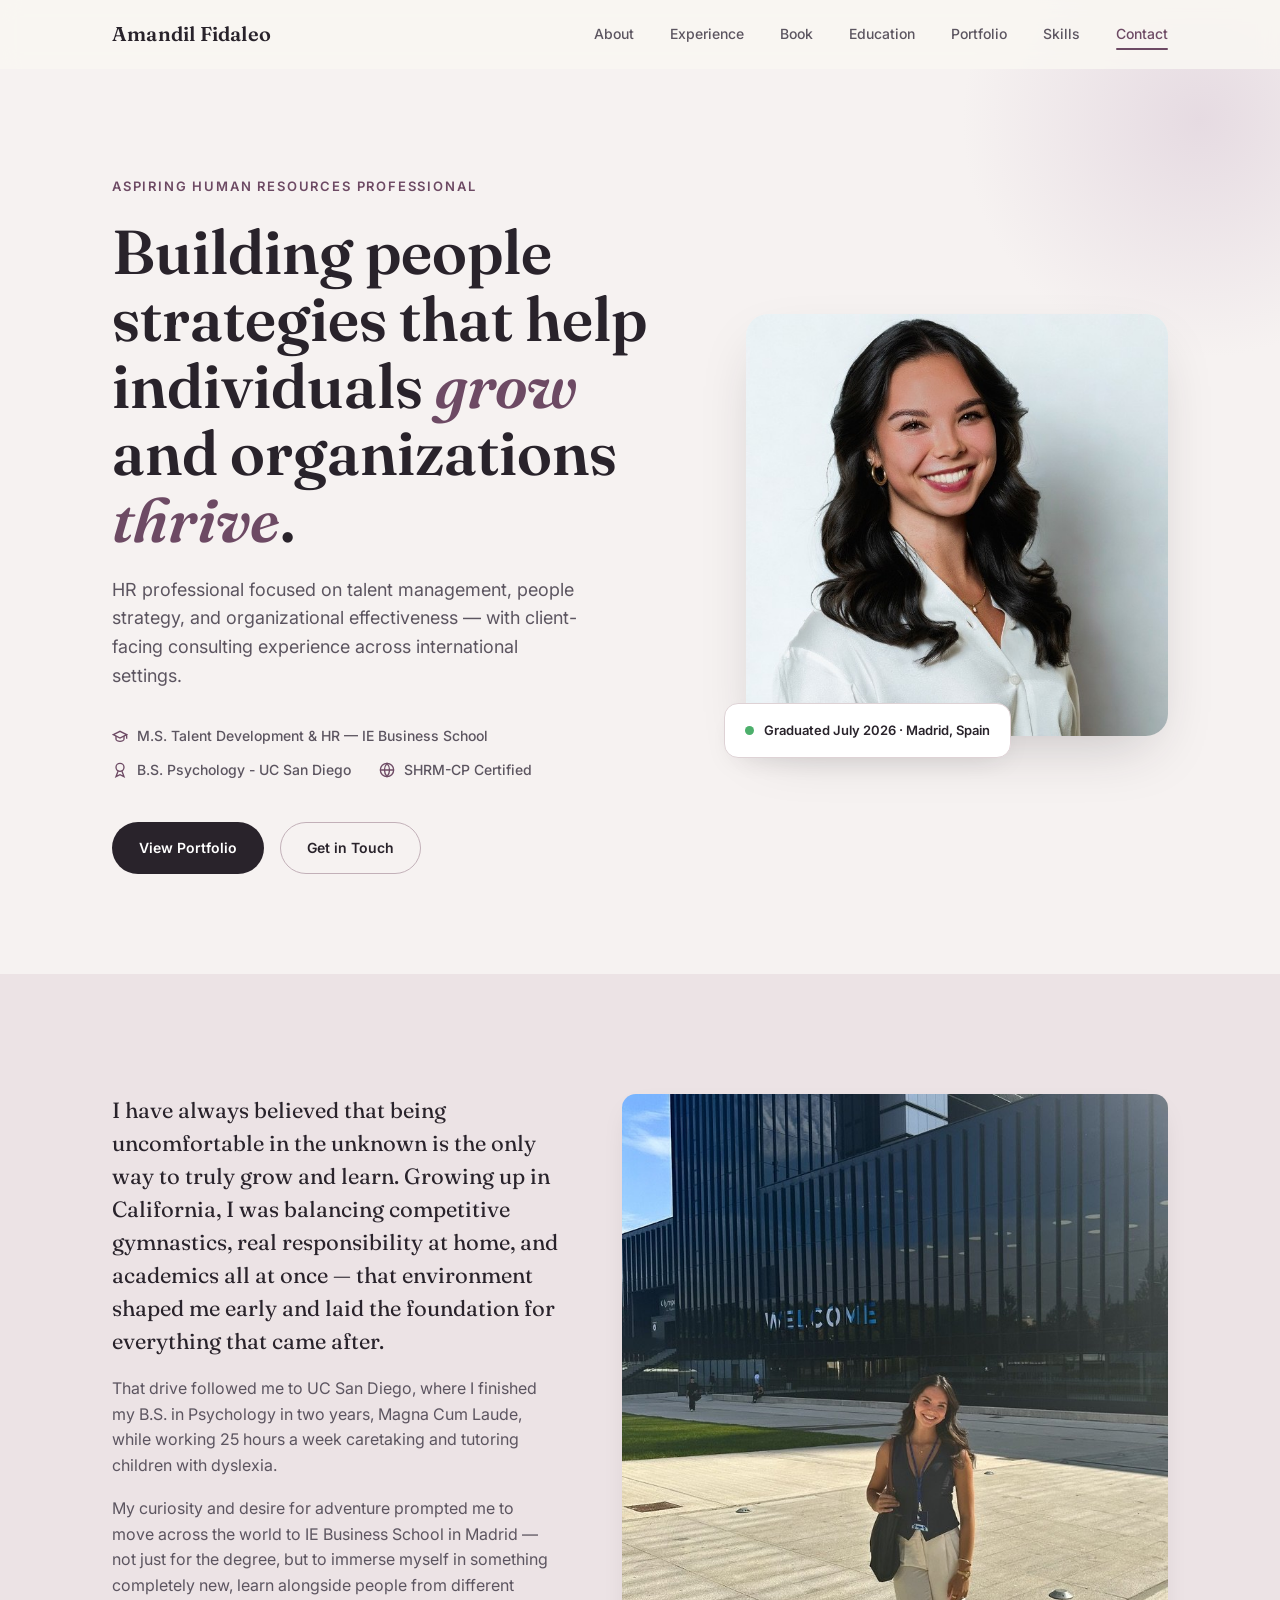
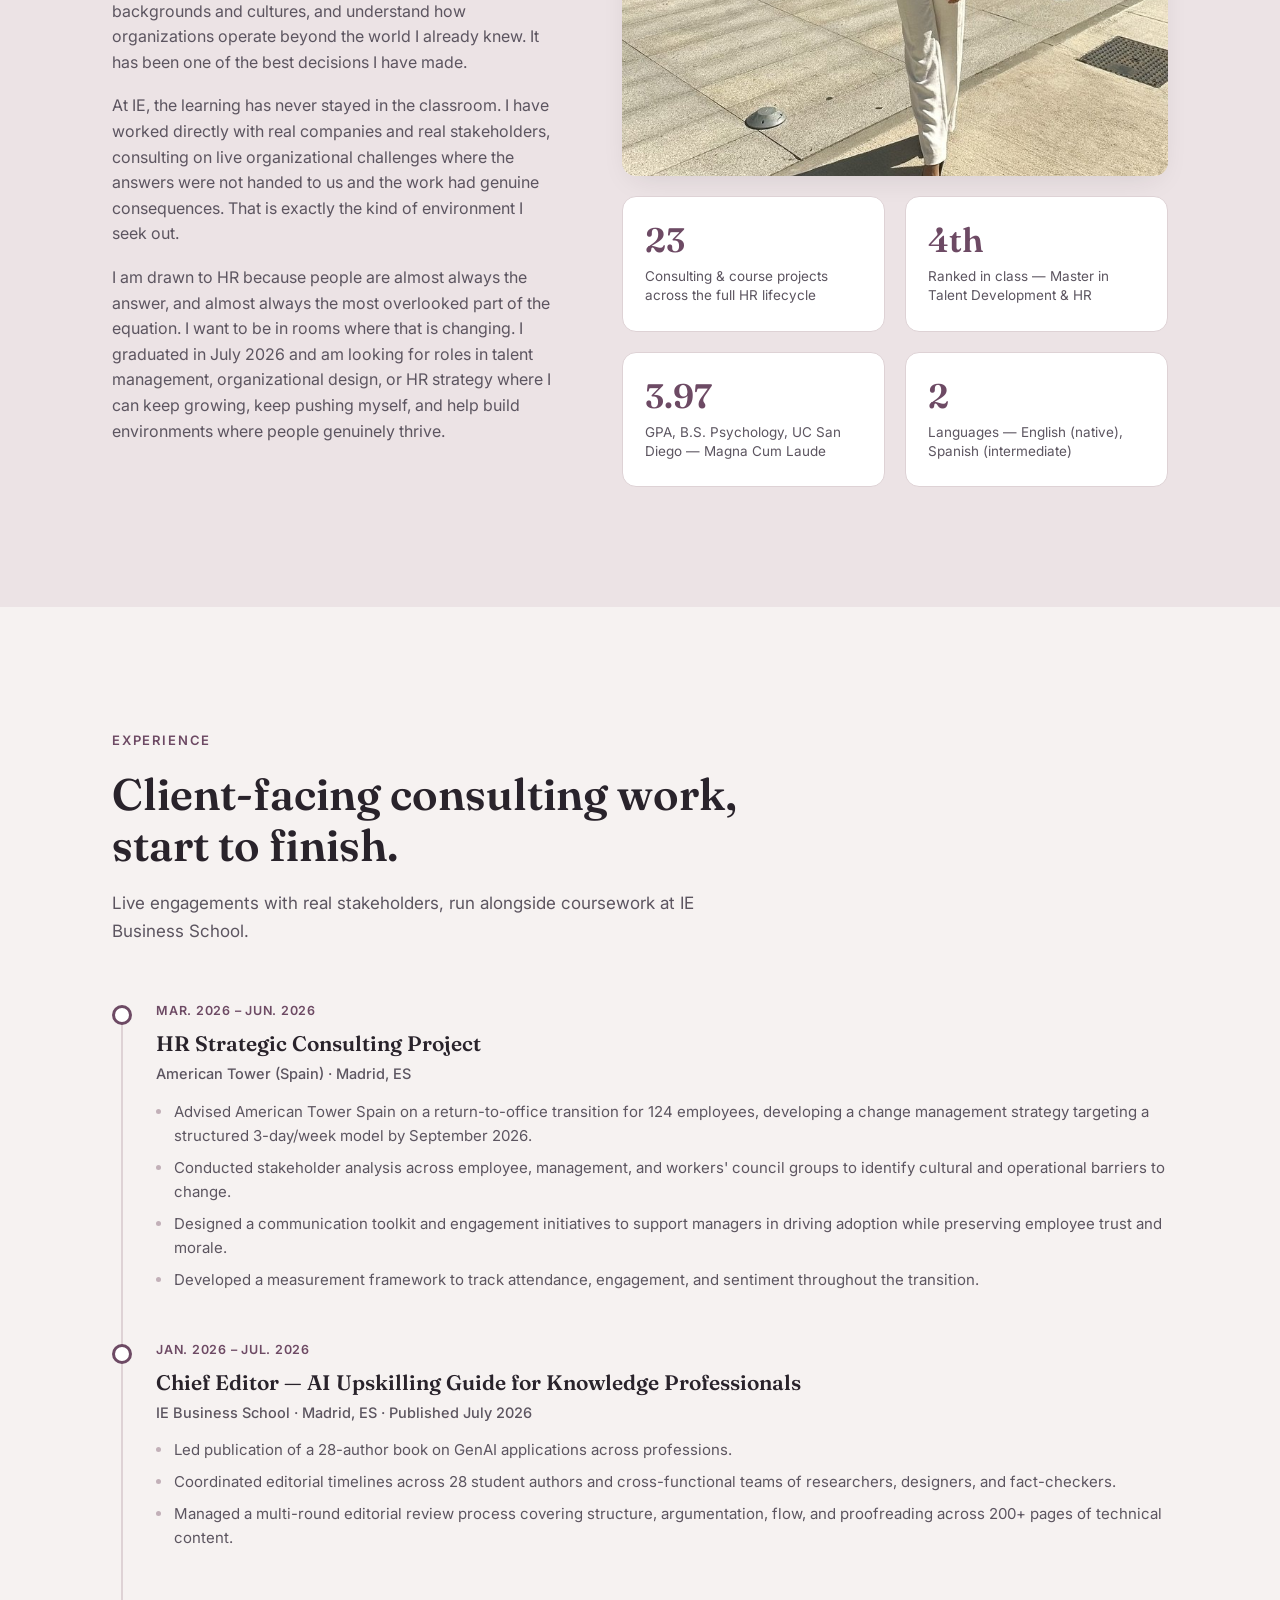
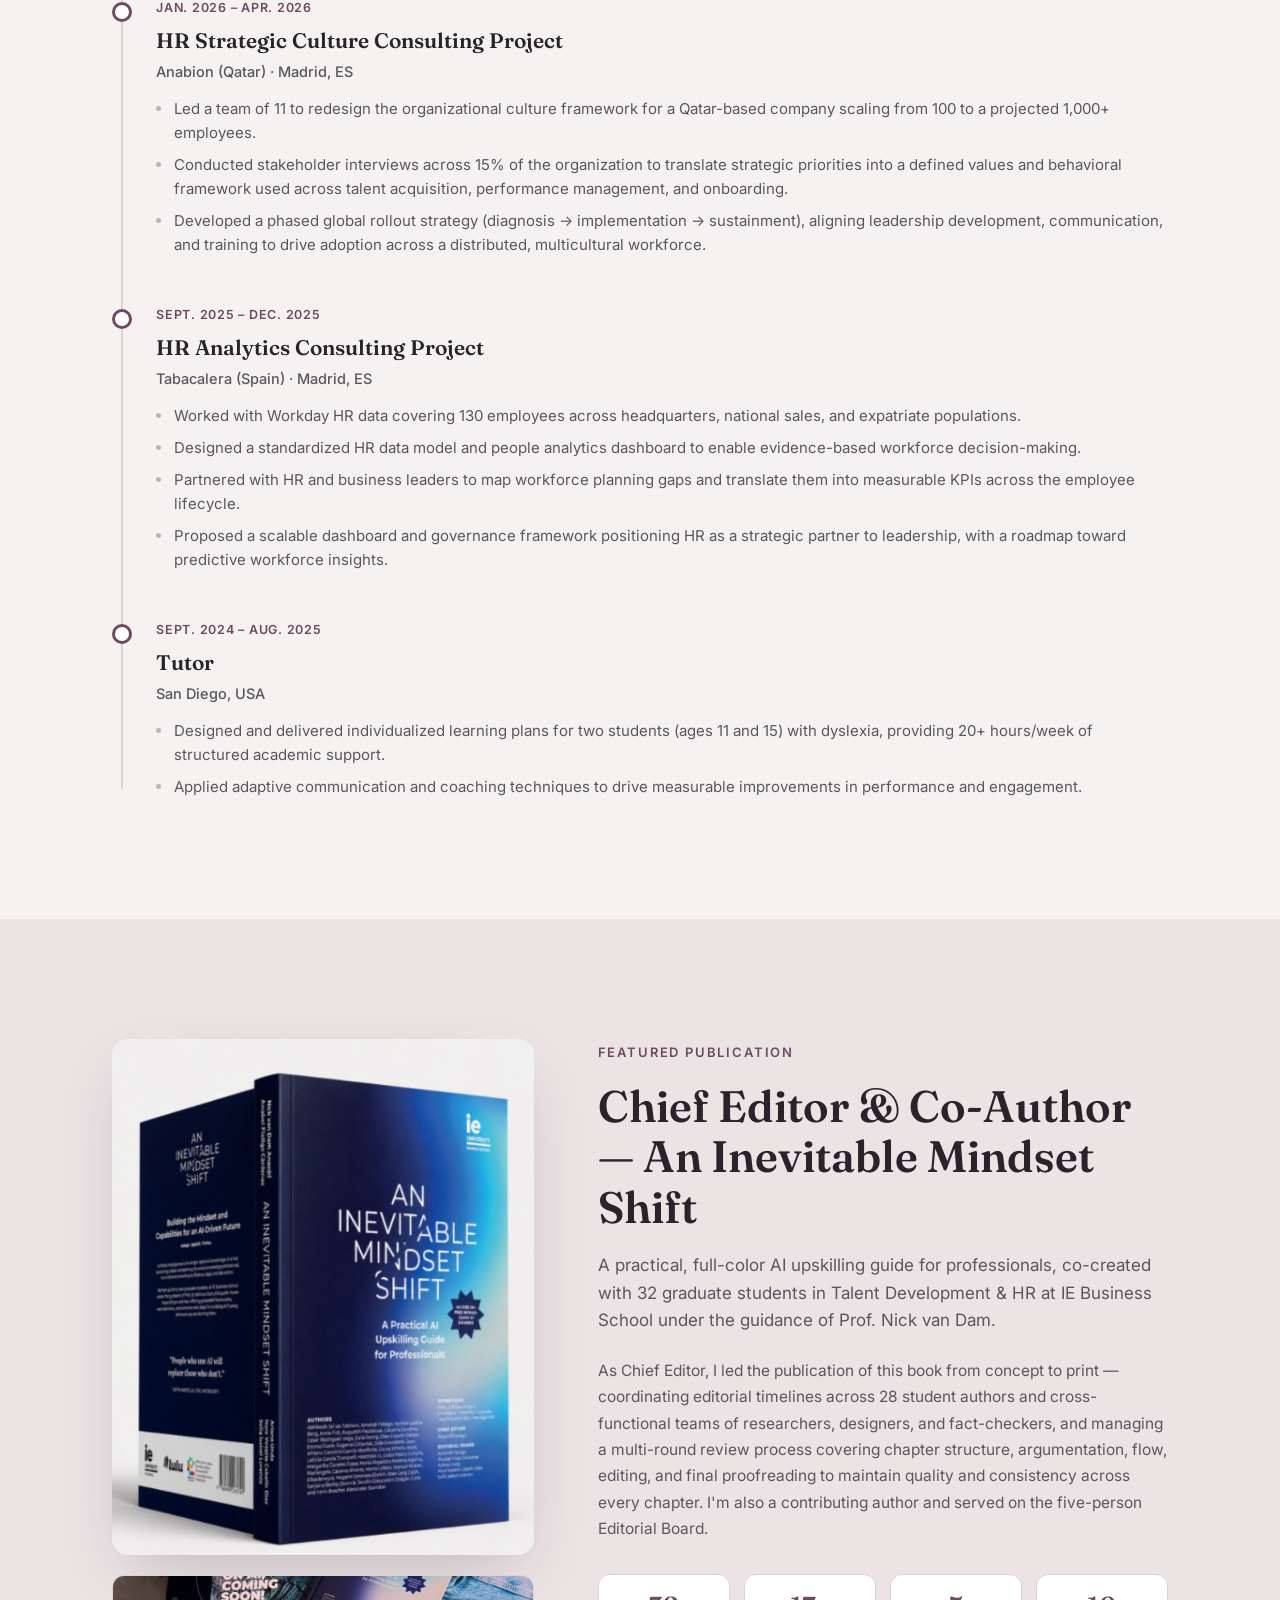
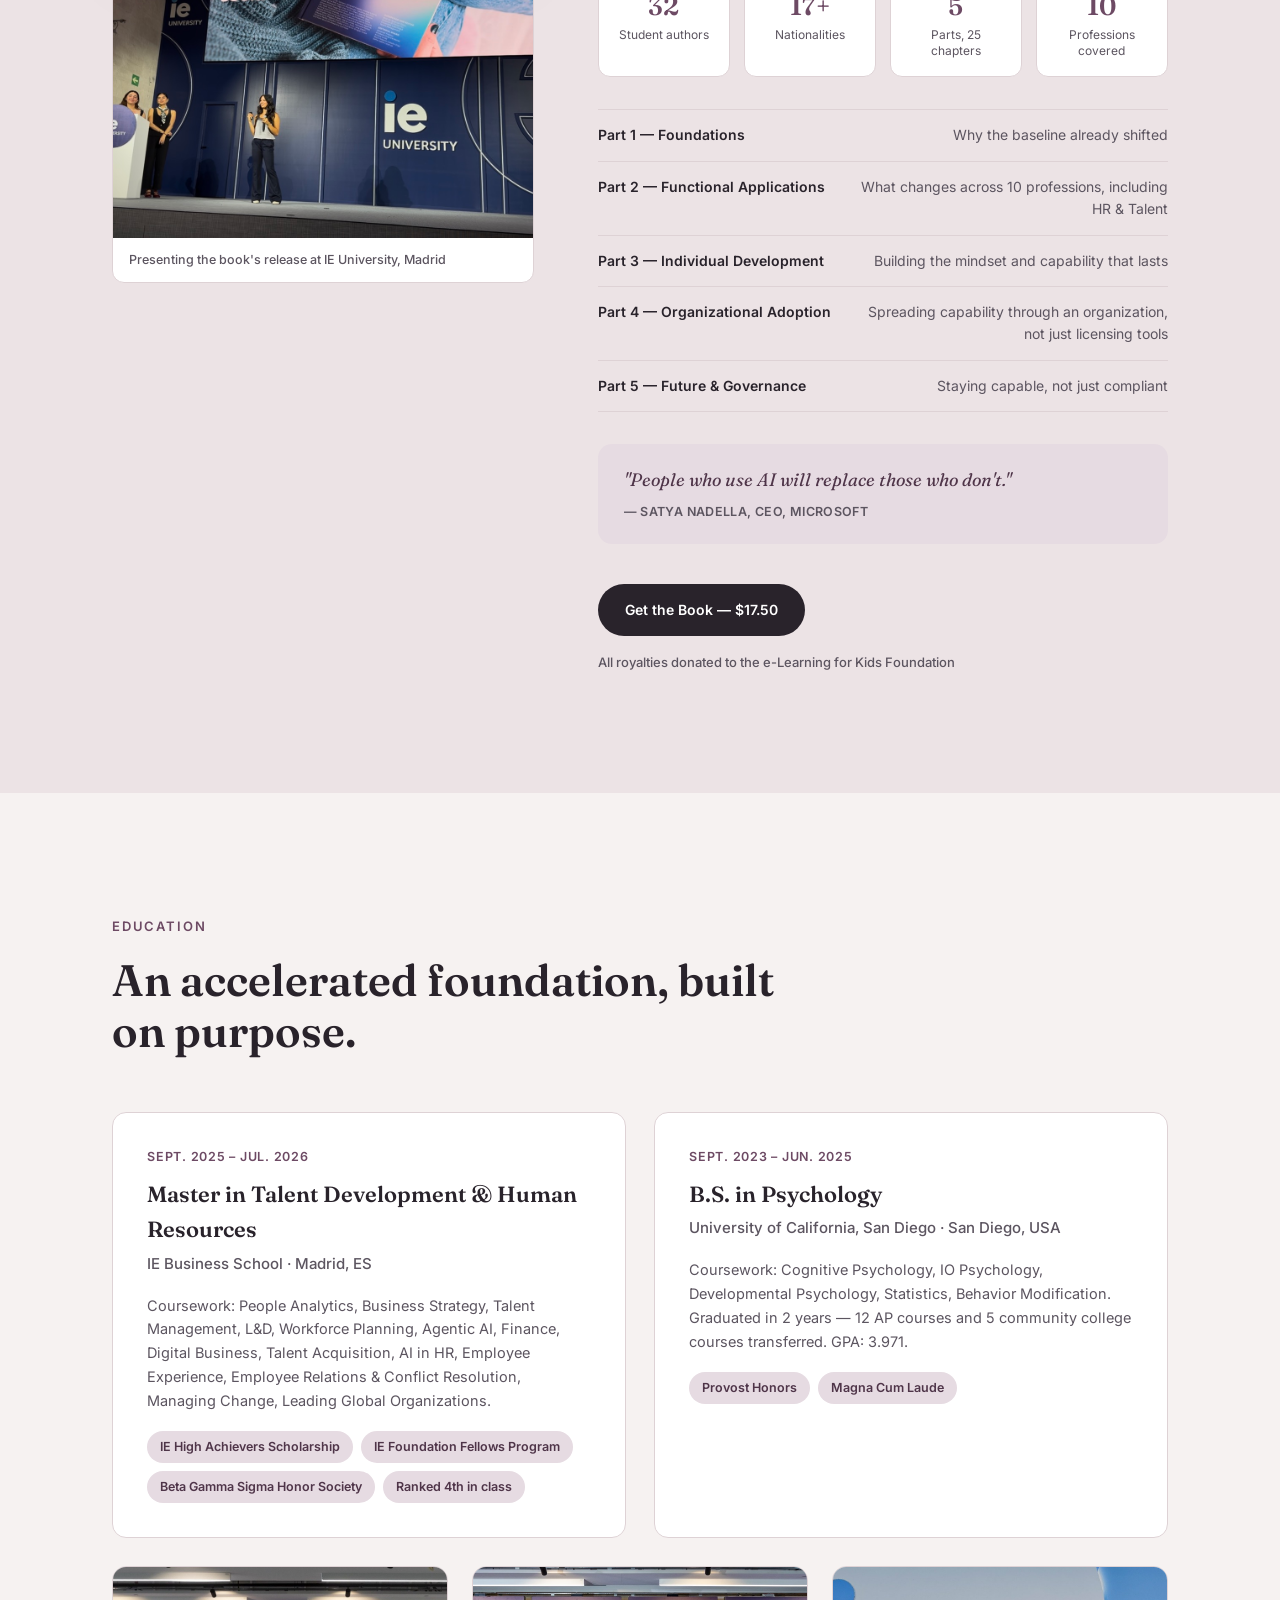
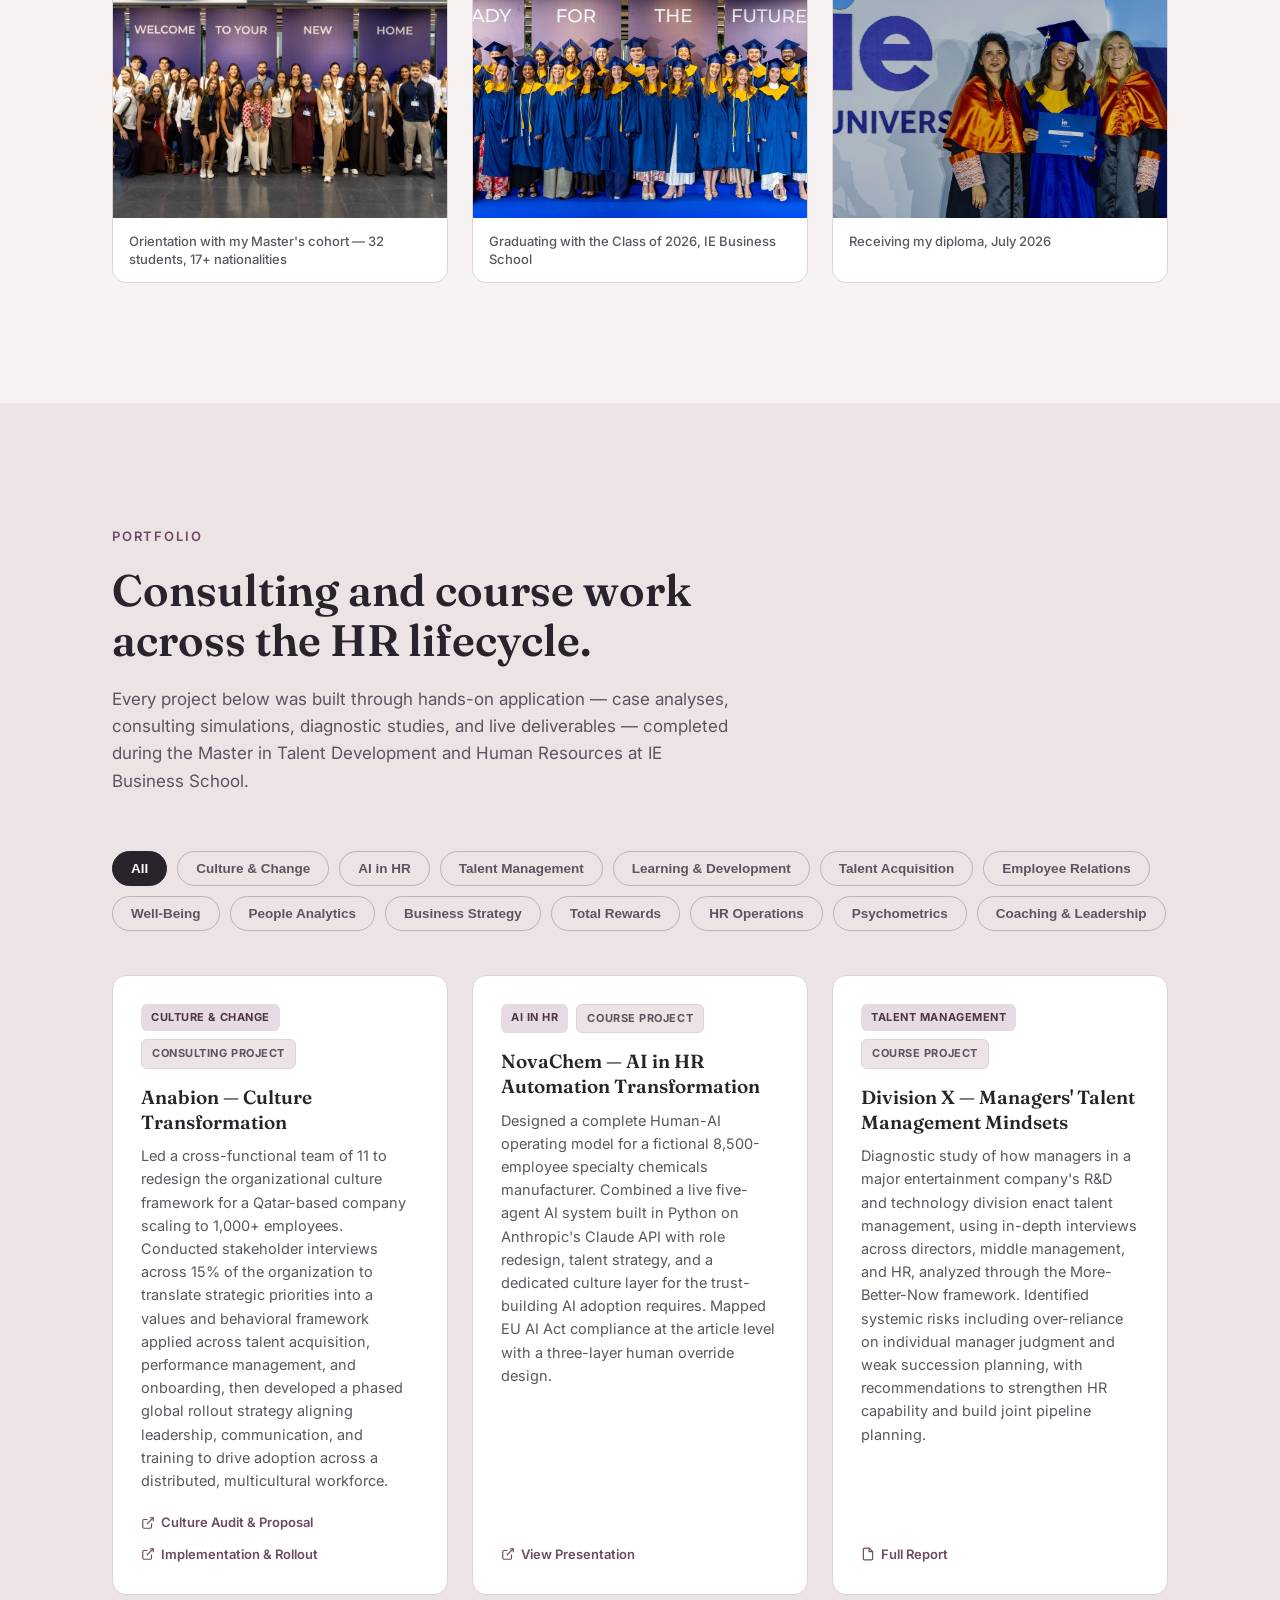
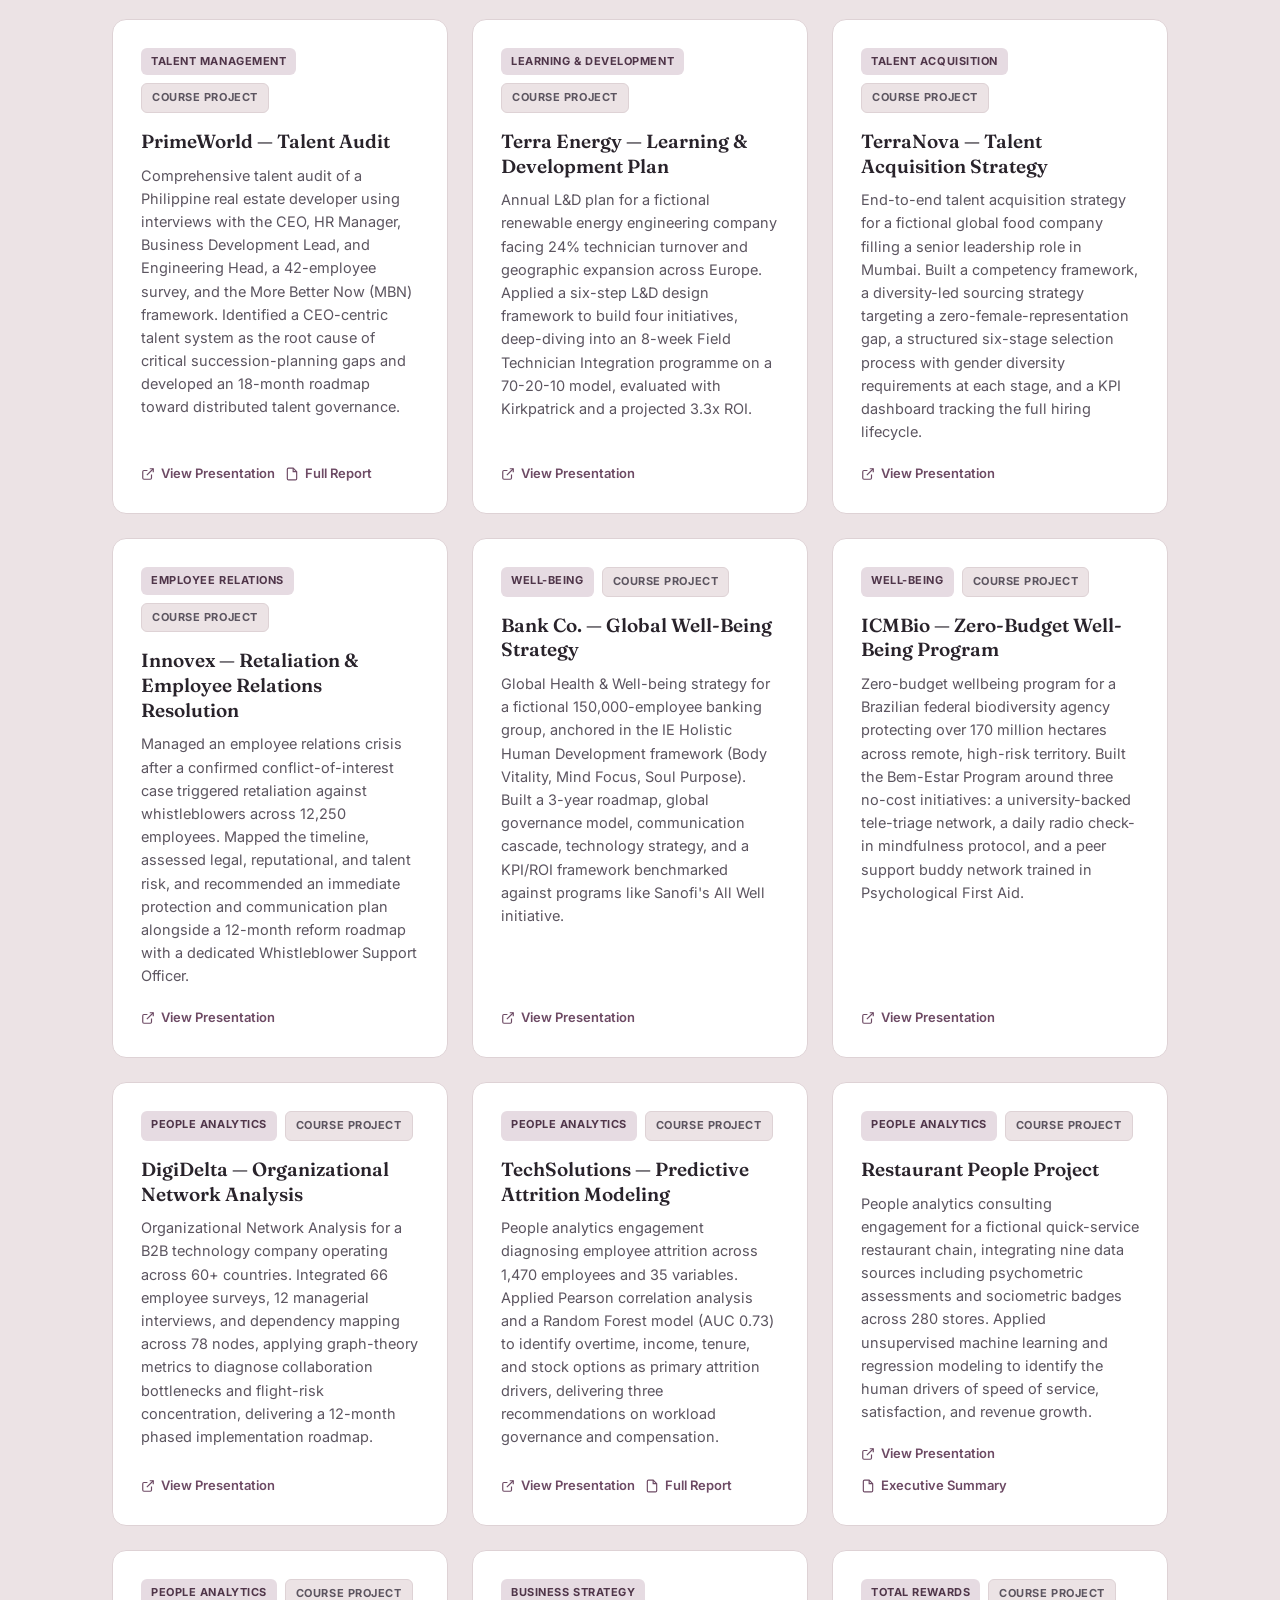
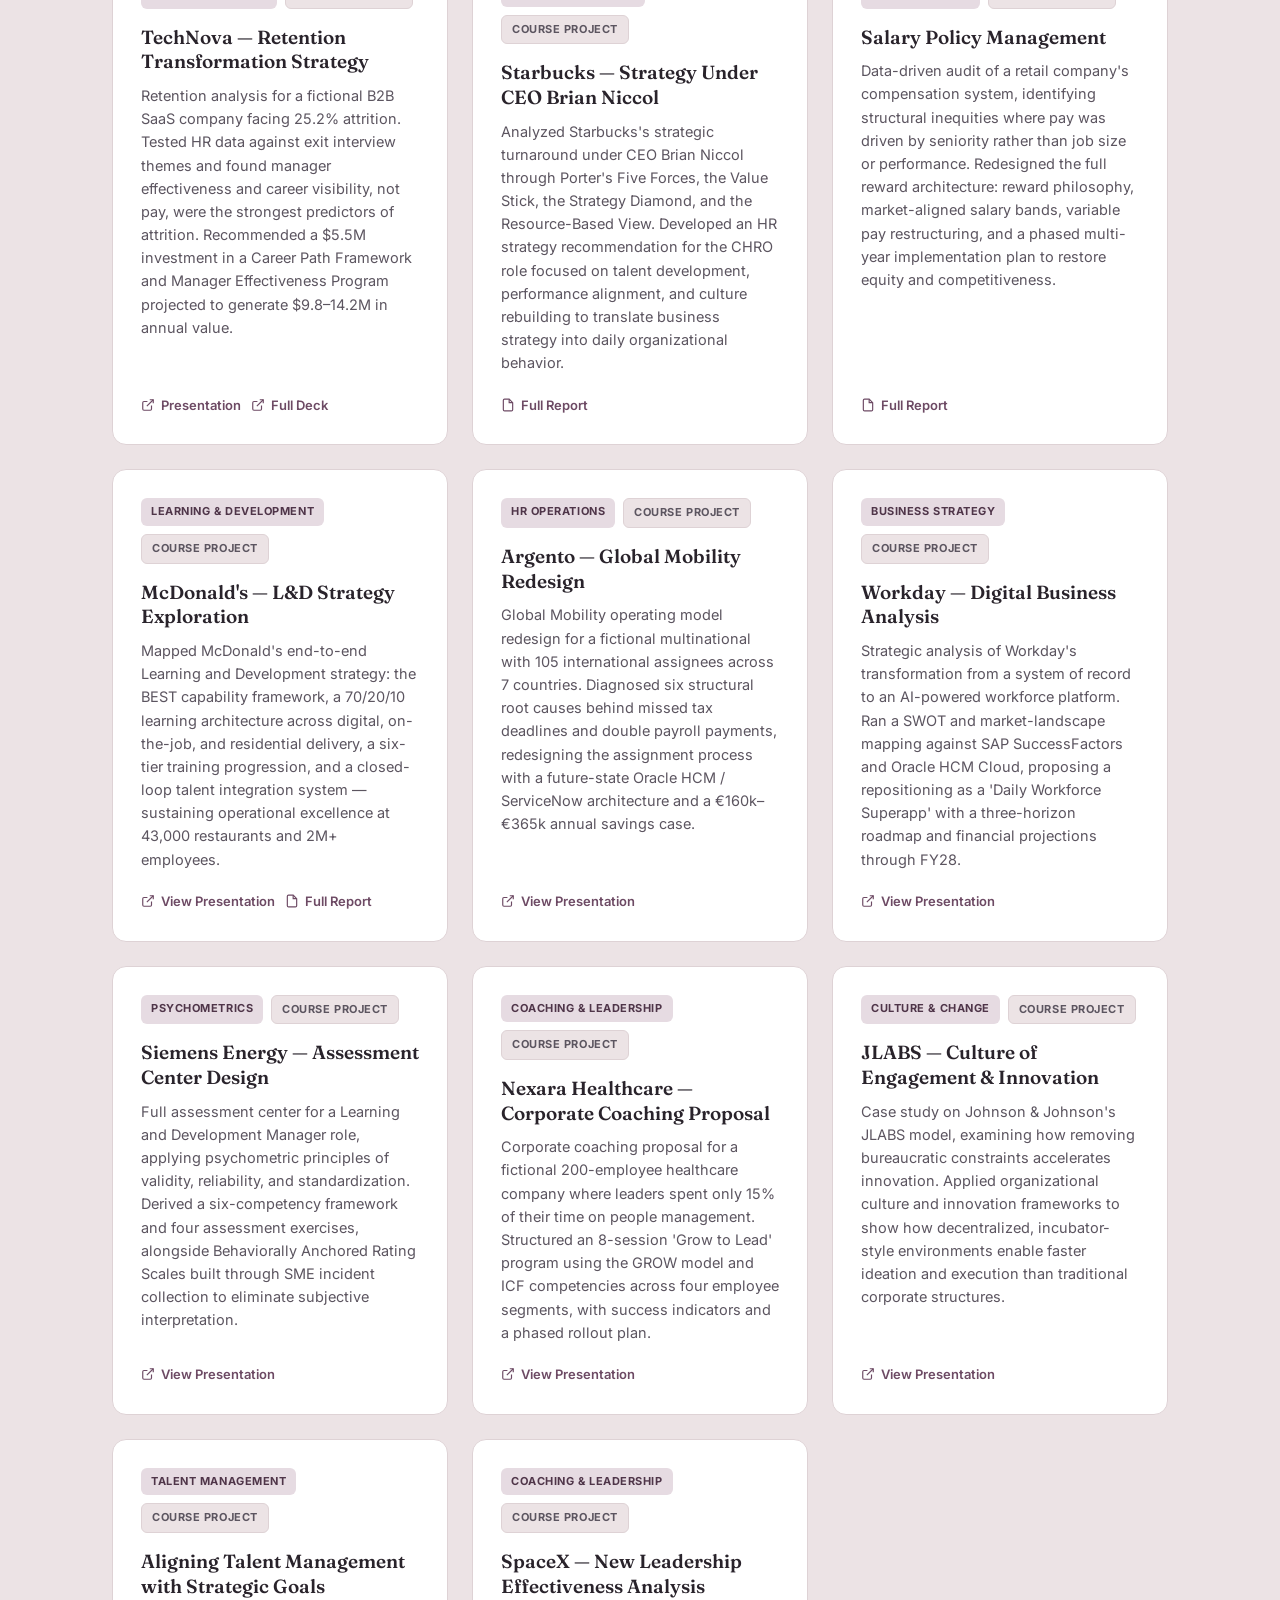
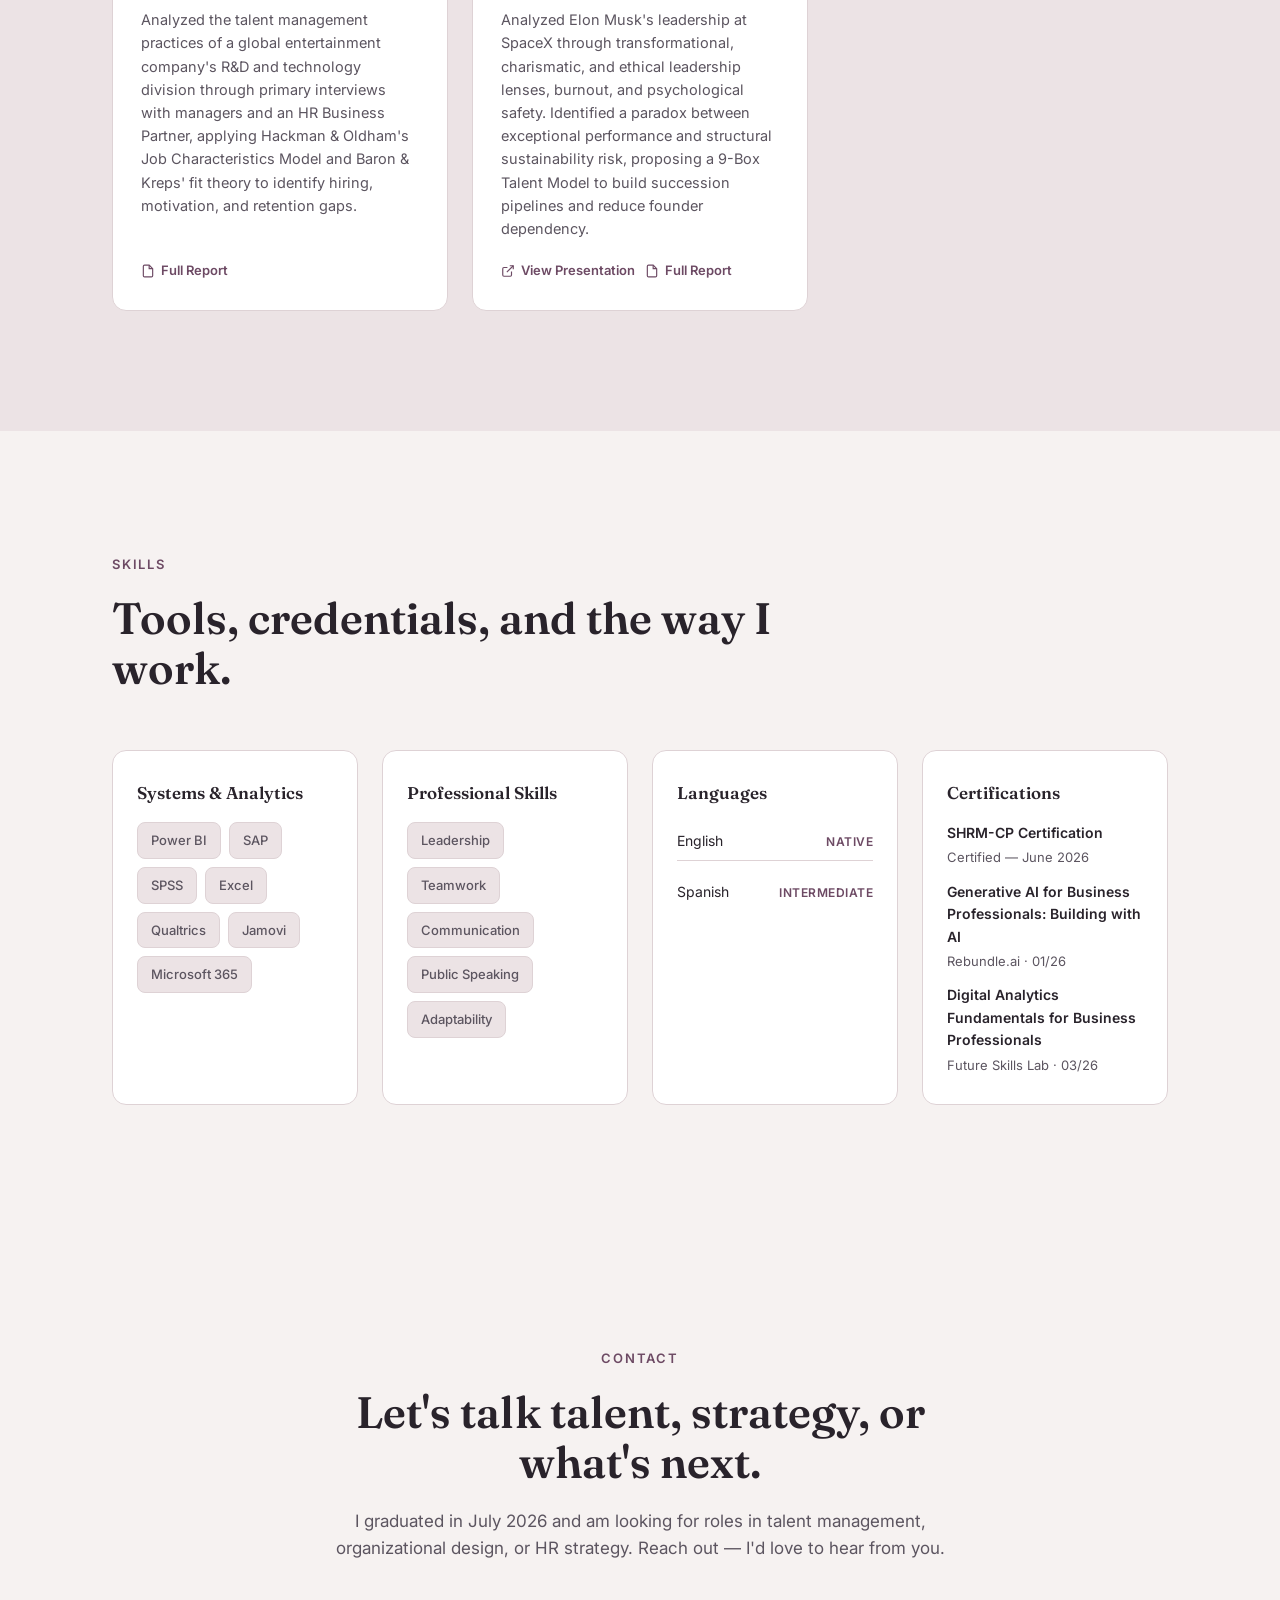
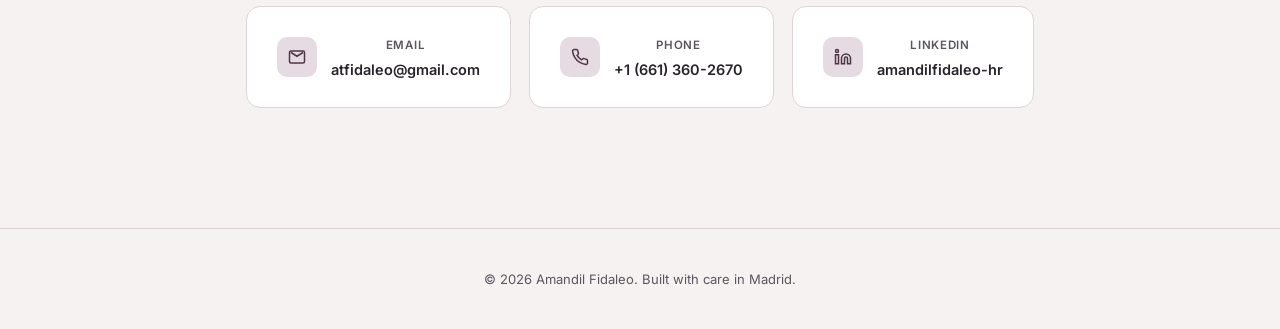
==== commit 1b6c5864: "Update index_2.html" ====
--- a/index_2.html
+++ b/index_2.html
@@ -34,7 +34,7 @@
   <div class="container hero-inner">
     <div class="hero-copy">
       <div class="hero-eyebrow">Aspiring Human Resources Professional</div>
-      <h1>Building people strategy where growth starts in the <em>unknown</em>.</h1>
+      <h1>Building people strategies that help individuals <em>grow</em> and organizations <em>thrive</em>.</h1>
       <p class="hero-sub">HR professional focused on talent management, people strategy, and organizational effectiveness — with client-facing consulting experience across international settings.</p>
 
       <div class="hero-facts">
@@ -44,11 +44,11 @@
         </div>
         <div class="hero-fact">
           <svg width="16" height="16" viewBox="0 0 24 24" fill="none" stroke="currentColor" stroke-width="2"><circle cx="12" cy="8" r="6"/><path d="M9 14 6 22l6-3 6 3-3-8"/></svg>
-          SHRM-CP Certified
+          B.S. Psychology - UC San Diego
         </div>
         <div class="hero-fact">
           <svg width="16" height="16" viewBox="0 0 24 24" fill="none" stroke="currentColor" stroke-width="2"><circle cx="12" cy="12" r="10"/><path d="M2 12h20M12 2a15 15 0 0 1 0 20 15 15 0 0 1 0-20Z"/></svg>
-          English (native) · Spanish (intermediate)
+          SHRM-CP Certified
         </div>
       </div>
 
